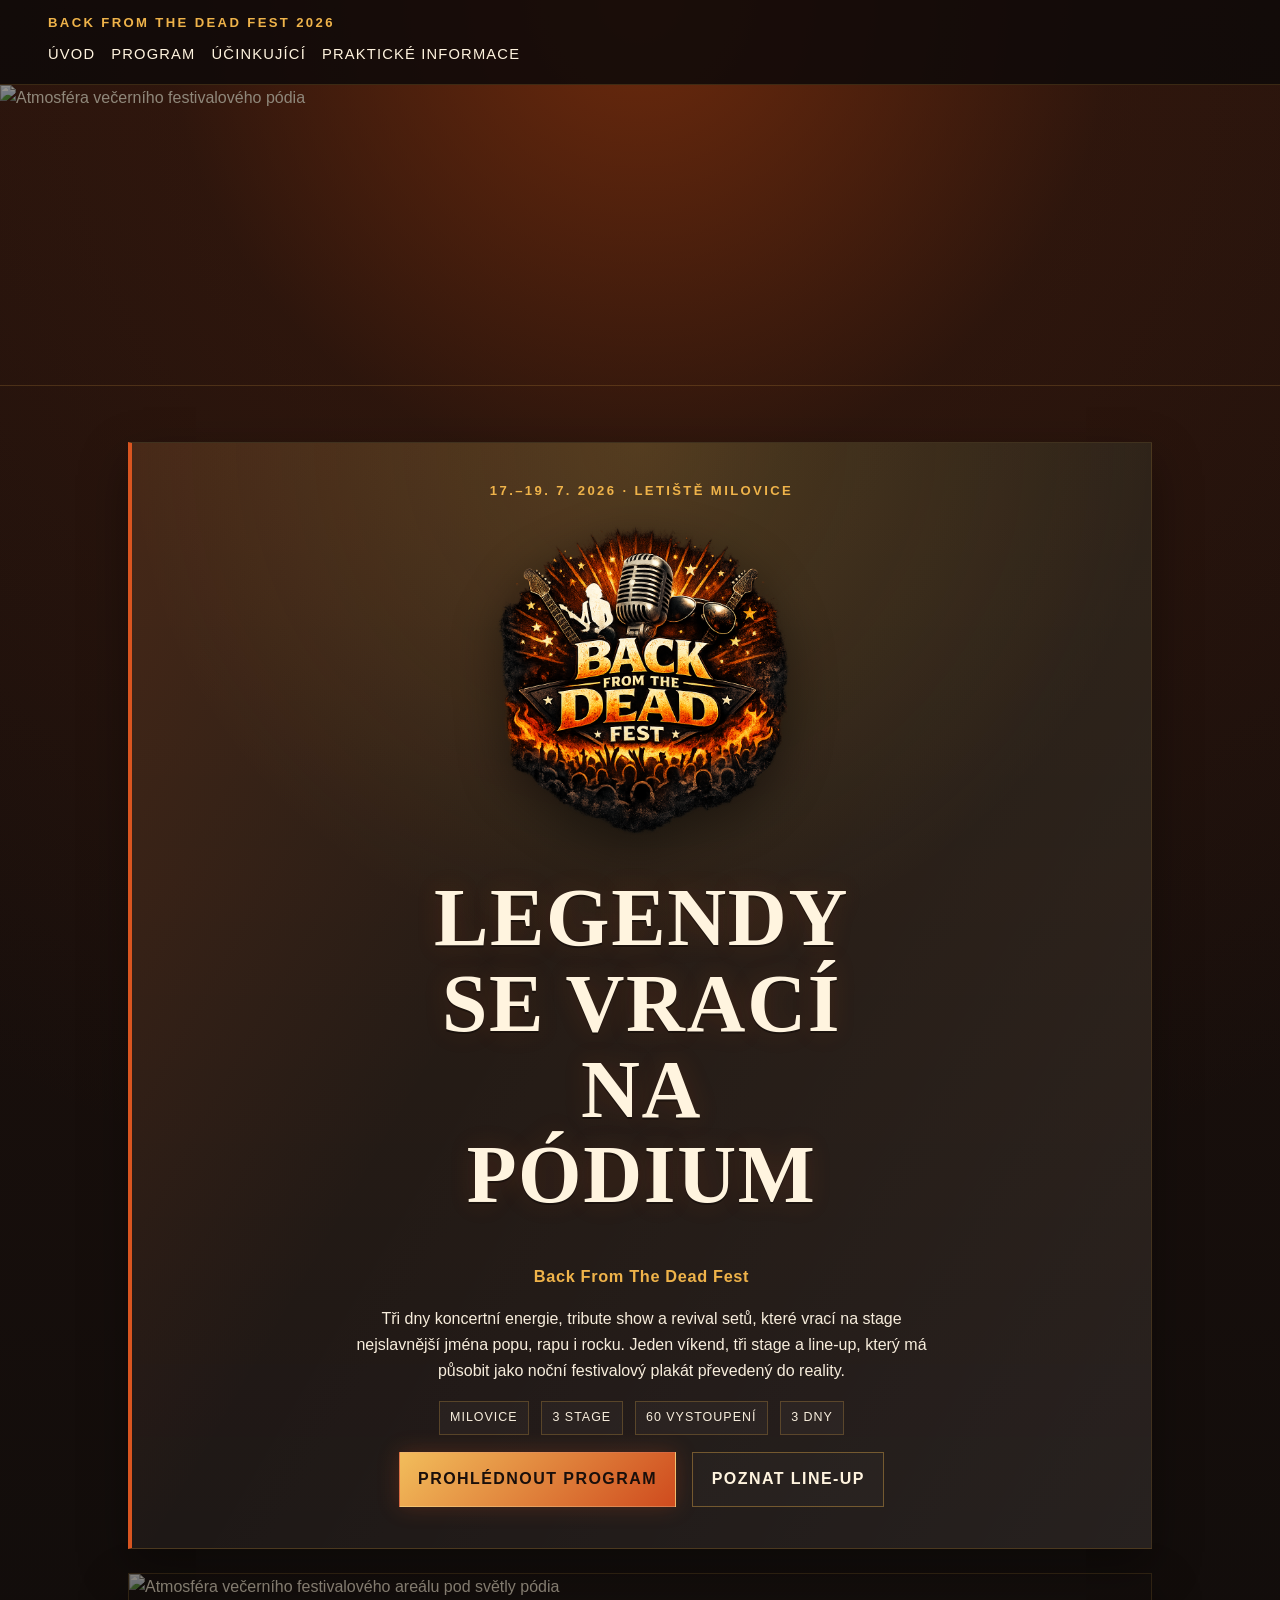
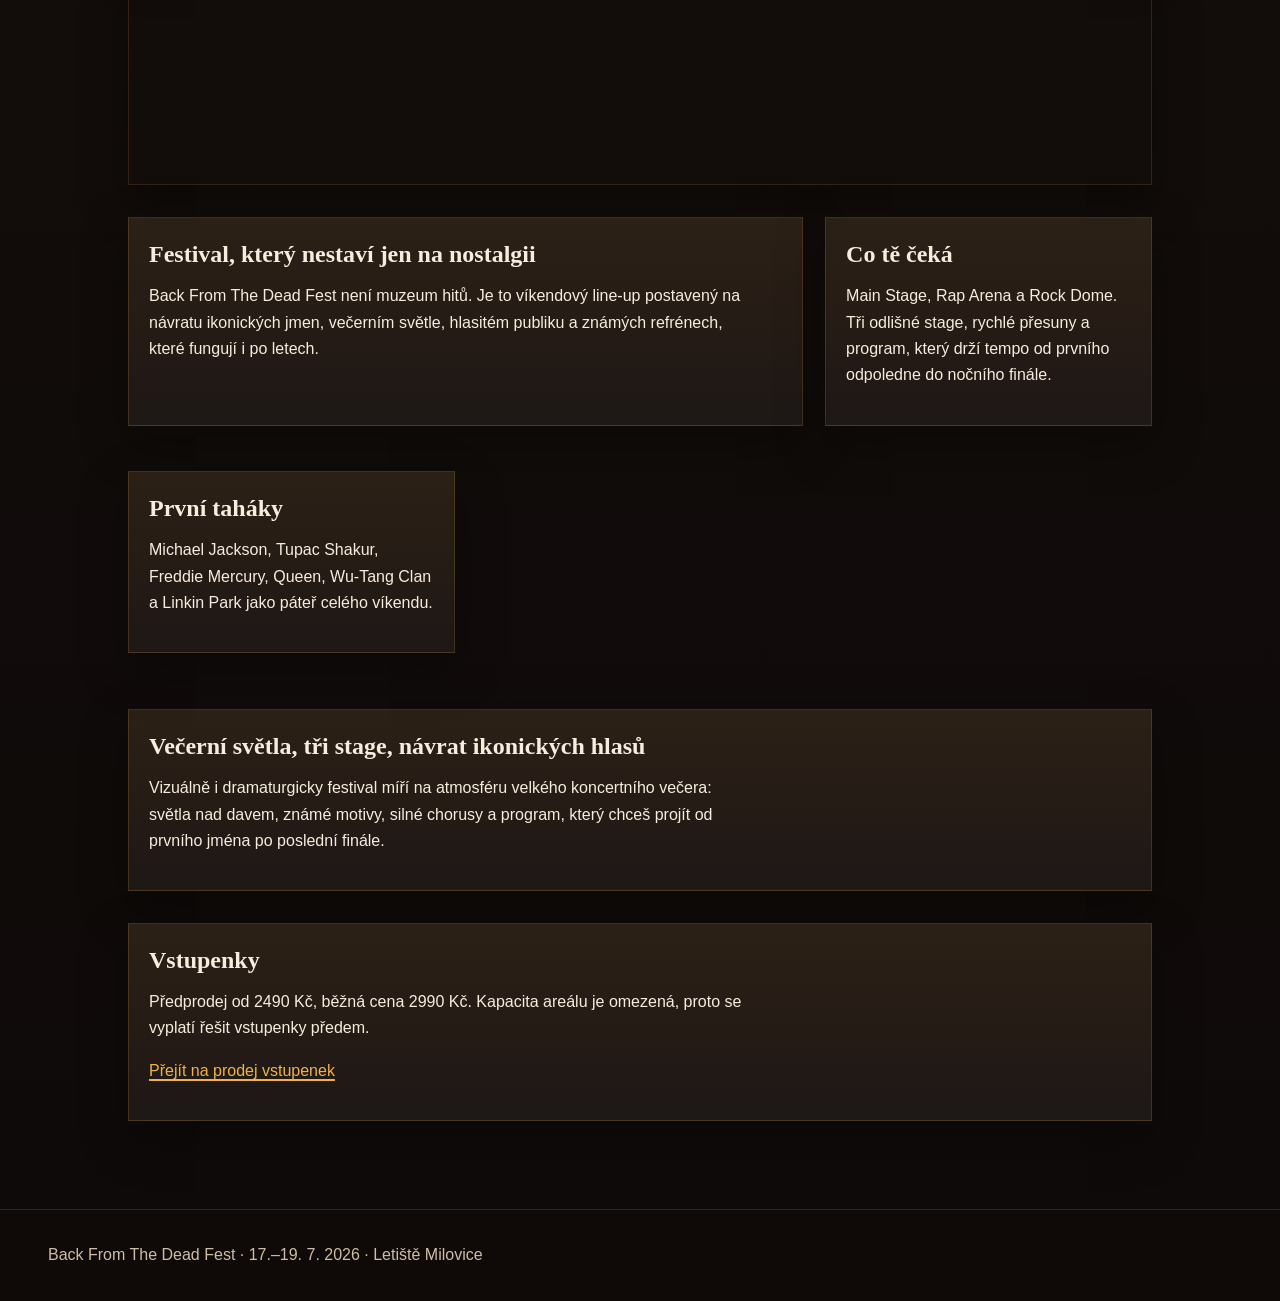
==== web/index.html @ 3e1d6f9c "Add initial API and data structure for Back From The Dead Fest - Created OpenAPI specification in `A" ====
<!doctype html>
<html lang="cs">
<head>
  <meta charset="utf-8">
  <meta name="viewport" content="width=device-width, initial-scale=1">
  <title>Back From The Dead Fest | Úvod</title>
  <meta name="description" content="Back From The Dead Fest je třídenní festival tribute a revival vystoupení s programem napříč popem, rapem i rockem.">
  <meta property="og:title" content="Back From The Dead Fest | Úvod">
  <meta property="og:description" content="Back From The Dead Fest je třídenní festival tribute a revival vystoupení s programem napříč popem, rapem i rockem.">
  <meta property="og:image" content="https://picsum.photos/1200/630?random=11">
  <link rel="stylesheet" href="style.css">
  <script type="application/ld+json">
    {
      "@context": "https://schema.org",
      "@type": "MusicFestival",
      "name": "Back From The Dead Fest",
      "description": "Tři dny návratů legend na pódium v areálu letiště Milovice.",
      "startDate": "2026-07-17",
      "endDate": "2026-07-19",
      "eventAttendanceMode": "https://schema.org/OfflineEventAttendanceMode",
      "image": "https://picsum.photos/1200/630?random=17",
      "location": {
        "@type": "Place",
        "name": "Letiště Milovice",
        "address": {
          "@type": "PostalAddress",
          "addressLocality": "Milovice",
          "addressCountry": "Česká republika",
          "streetAddress": "Letiště Milovice, Česká republika"
        }
      },
      "offers": {
        "@type": "Offer",
        "priceCurrency": "CZK",
        "lowPrice": 2490,
        "highPrice": 2990,
        "url": "https://example.com/back-from-the-dead-fest/tickets"
      }
    }
  </script>
</head>
<body>
  <header class="site-header">
    <p class="eyebrow">Back From The Dead Fest 2026</p>
    <nav class="site-nav" aria-label="Hlavní navigace">
      <ul>
        <li><a href="index.html">Úvod</a></li>
        <li><a href="program.html">Program</a></li>
        <li><a href="performers.html">Účinkující</a></li>
        <li><a href="practical.html">Praktické informace</a></li>
      </ul>
    </nav>
  </header>

  <div class="page-image">
    <img src="https://picsum.photos/1200/500?random=12" alt="Atmosféra večerního festivalového pódia">
  </div>

  <main>
    <section class="hero">
      <p class="eyebrow">17.–19. 7. 2026 · Letiště Milovice</p>
      <img class="hero-logo" src="festival-logo.png" alt="Oficiální logo festivalu Back From The Dead Fest">
      <h1>Legendy se vrací na pódium</h1>
      <p class="hero-tagline">Back From The Dead Fest</p>
      <p>
        Tři dny koncertní energie, tribute show a revival setů, které vrací na stage
        nejslavnější jména popu, rapu i rocku. Jeden víkend, tři stage a line-up,
        který má působit jako noční festivalový plakát převedený do reality.
      </p>
      <ul class="hero-facts">
        <li>Milovice</li>
        <li>3 stage</li>
        <li>60 vystoupení</li>
        <li>3 dny</li>
      </ul>
      <div class="cta-row">
        <a class="button" href="program.html">Prohlédnout program</a>
        <a class="button-secondary" href="performers.html">Poznat line-up</a>
      </div>
    </section>

    <div class="page-image page-image-atmosphere">
      <img src="https://picsum.photos/1200/500?random=12" alt="Atmosféra večerního festivalového areálu pod světly pódia">
    </div>

    <section class="grid">
      <article class="card card-lead">
        <h2>Festival, který nestaví jen na nostalgii</h2>
        <p>
          Back From The Dead Fest není muzeum hitů. Je to víkendový line-up postavený na
          návratu ikonických jmen, večerním světle, hlasitém publiku a známých refrénech,
          které fungují i po letech.
        </p>
      </article>
      <article class="card">
        <h2>Co tě čeká</h2>
        <p>Main Stage, Rap Arena a Rock Dome. Tři odlišné stage, rychlé přesuny a program, který drží tempo od prvního odpoledne do nočního finále.</p>
      </article>
      <article class="card">
        <h2>První taháky</h2>
        <p>Michael Jackson, Tupac Shakur, Freddie Mercury, Queen, Wu-Tang Clan a Linkin Park jako páteř celého víkendu.</p>
      </article>
    </section>

    <section>
      <article class="card">
        <h2>Večerní světla, tři stage, návrat ikonických hlasů</h2>
        <p>
          Vizuálně i dramaturgicky festival míří na atmosféru velkého koncertního večera:
          světla nad davem, známé motivy, silné chorusy a program, který chceš projít od prvního jména po poslední finále.
        </p>
      </article>
    </section>

    <aside>
      <h2>Vstupenky</h2>
      <p>Předprodej od 2490 Kč, běžná cena 2990 Kč. Kapacita areálu je omezená, proto se vyplatí řešit vstupenky předem.</p>
      <p><a href="https://example.com/back-from-the-dead-fest/tickets">Přejít na prodej vstupenek</a></p>
    </aside>
  </main>

  <footer class="site-footer">
    <p>Back From The Dead Fest · 17.–19. 7. 2026 · Letiště Milovice</p>
  </footer>
</body>
</html>
---- web/style.css ----
:root{
  --bg:#120d0b;--bg2:#1e1410;--panel:#1a1311;--panel2:#251915;--text:#f7eddc;--muted:#cfbea7;--line:#5d3825;--ember:#d95520;--gold:#efb34a;--cream:#fff4df;--shadow:0 18px 44px rgba(0,0,0,.34)
}
*{box-sizing:border-box}
html{scroll-behavior:smooth}
body{margin:0;font:16px/1.65 Arial,Helvetica,sans-serif;color:var(--text);background:radial-gradient(circle at top,#6d2a0d 0,rgba(109,42,13,.18) 16%,transparent 42%),linear-gradient(180deg,#22120d 0,#120d0b 56%,#0e0a09 100%)}
a{color:var(--gold);text-underline-offset:.18em;text-decoration-thickness:2px}
img{display:block;max-width:100%}
h1,h2,h3{margin:.15em 0 .55em;line-height:1.05;font-family:Georgia,"Times New Roman",serif}
.site-header,.site-footer{padding:1rem min(5vw,3rem);background:rgba(15,10,9,.88);border-bottom:1px solid rgba(239,179,74,.18)}
.site-footer{border-top:1px solid rgba(239,179,74,.18);border-bottom:0;color:var(--muted)}
.site-nav ul,.inline-list,.stat-list{list-style:none;margin:0;padding:0}
.site-nav ul,.inline-list,.cta-row{display:flex;flex-wrap:wrap;gap:1rem}
.site-nav a{color:var(--cream);text-decoration:none;padding:.2rem 0;border-bottom:2px solid transparent;text-transform:uppercase;letter-spacing:.08em;font-size:.92rem}
.site-nav a:hover,.site-nav a:focus{color:var(--gold);border-color:var(--ember)}
main{max-width:1120px;margin:0 auto;padding:2rem min(5vw,3rem) 4rem}
.page-image{width:100%;margin:0 0 1.5rem;overflow:hidden;border-bottom:1px solid rgba(239,179,74,.18)}
.page-image img{width:100%;height:300px;object-fit:cover;object-position:center 34%;filter:brightness(.55) saturate(.9) contrast(1.08) sepia(.16)}
.page-image-atmosphere{margin:-.5rem 0 2rem;border:1px solid rgba(239,179,74,.14);box-shadow:var(--shadow)}
.page-image-atmosphere img{height:210px;filter:brightness(.5) saturate(.82) contrast(1.06) sepia(.2)}
.hero,.card,aside{background:linear-gradient(180deg,rgba(255,184,78,.08),rgba(255,255,255,.02)),var(--panel);border:1px solid rgba(239,179,74,.16);box-shadow:var(--shadow)}
.hero{position:relative;padding:2.6rem;margin-bottom:2rem;border-left:4px solid var(--ember);overflow:hidden;text-align:center}
.hero::before{content:"";position:absolute;inset:0;background:radial-gradient(circle at 50% 0,rgba(239,179,74,.18),transparent 42%),linear-gradient(120deg,rgba(217,85,32,.16),transparent 40%,rgba(255,255,255,.04) 100%);pointer-events:none}
.hero>*{position:relative}
.hero h1{max-width:11ch;margin-inline:auto;font-size:clamp(2.7rem,7vw,5.1rem);text-transform:uppercase;letter-spacing:.02em;color:var(--cream);text-shadow:0 2px 0 rgba(0,0,0,.35),0 0 26px rgba(217,85,32,.16)}
.hero-logo{width:min(350px,78vw);margin:0 auto 1rem;filter:drop-shadow(0 12px 24px rgba(0,0,0,.45))}
.hero-tagline{max-width:32rem;margin:.15rem auto 1rem;color:var(--gold);font-weight:700;font-size:1.02rem;letter-spacing:.04em}
.hero p{margin-inline:auto}
.hero-facts{display:flex;flex-wrap:wrap;justify-content:center;gap:.75rem;list-style:none;padding:0;margin:1rem 0 1.1rem}
.hero-facts li{padding:.35rem .65rem;border:1px solid rgba(239,179,74,.24);background:rgba(255,255,255,.03);text-transform:uppercase;letter-spacing:.08em;font-size:.78rem}
.eyebrow{margin:0 0 .75rem;color:var(--gold);font:700 .82rem/1 Arial,Helvetica,sans-serif;letter-spacing:.18em;text-transform:uppercase}
.grid{display:grid;grid-template-columns:repeat(auto-fit,minmax(240px,1fr));gap:1.35rem}
.card,aside{padding:1.25rem;margin-bottom:1.5rem}
.card-lead{grid-column:span 2}
.card:hover,aside:hover{background:var(--panel2);border-color:rgba(239,179,74,.28);transform:translateY(-2px)}
.button,.button-secondary{display:inline-block;padding:.82rem 1.15rem;text-decoration:none;text-transform:uppercase;letter-spacing:.09em;font-weight:700}
.cta-row{justify-content:center}
.button{background:linear-gradient(135deg,#f2bd5b,#cf4b1e);color:#1a0f0b;border:1px solid rgba(255,255,255,.15);box-shadow:0 0 22px rgba(217,85,32,.24)}
.button-secondary{background:rgba(255,255,255,.02);color:var(--cream);border:1px solid rgba(239,179,74,.38)}
.button:hover,.button-secondary:hover{color:#fff8ec;border-color:var(--gold);box-shadow:0 0 18px rgba(239,179,74,.18)}
.stack-list{padding-left:1.2rem}
.stack-list li{margin-bottom:1rem}
.stat-list li{padding:.55rem 0;border-bottom:1px solid rgba(255,255,255,.08)}
section{margin-bottom:2rem}
address{font-style:normal;color:var(--muted)}
p,li{max-width:68ch}
@media (max-width:700px){
  .site-nav ul,.inline-list,.cta-row{flex-direction:column;gap:.7rem}
  main{padding-top:1.4rem}
  .hero{padding:1.5rem}
  .page-image img{height:220px}
}
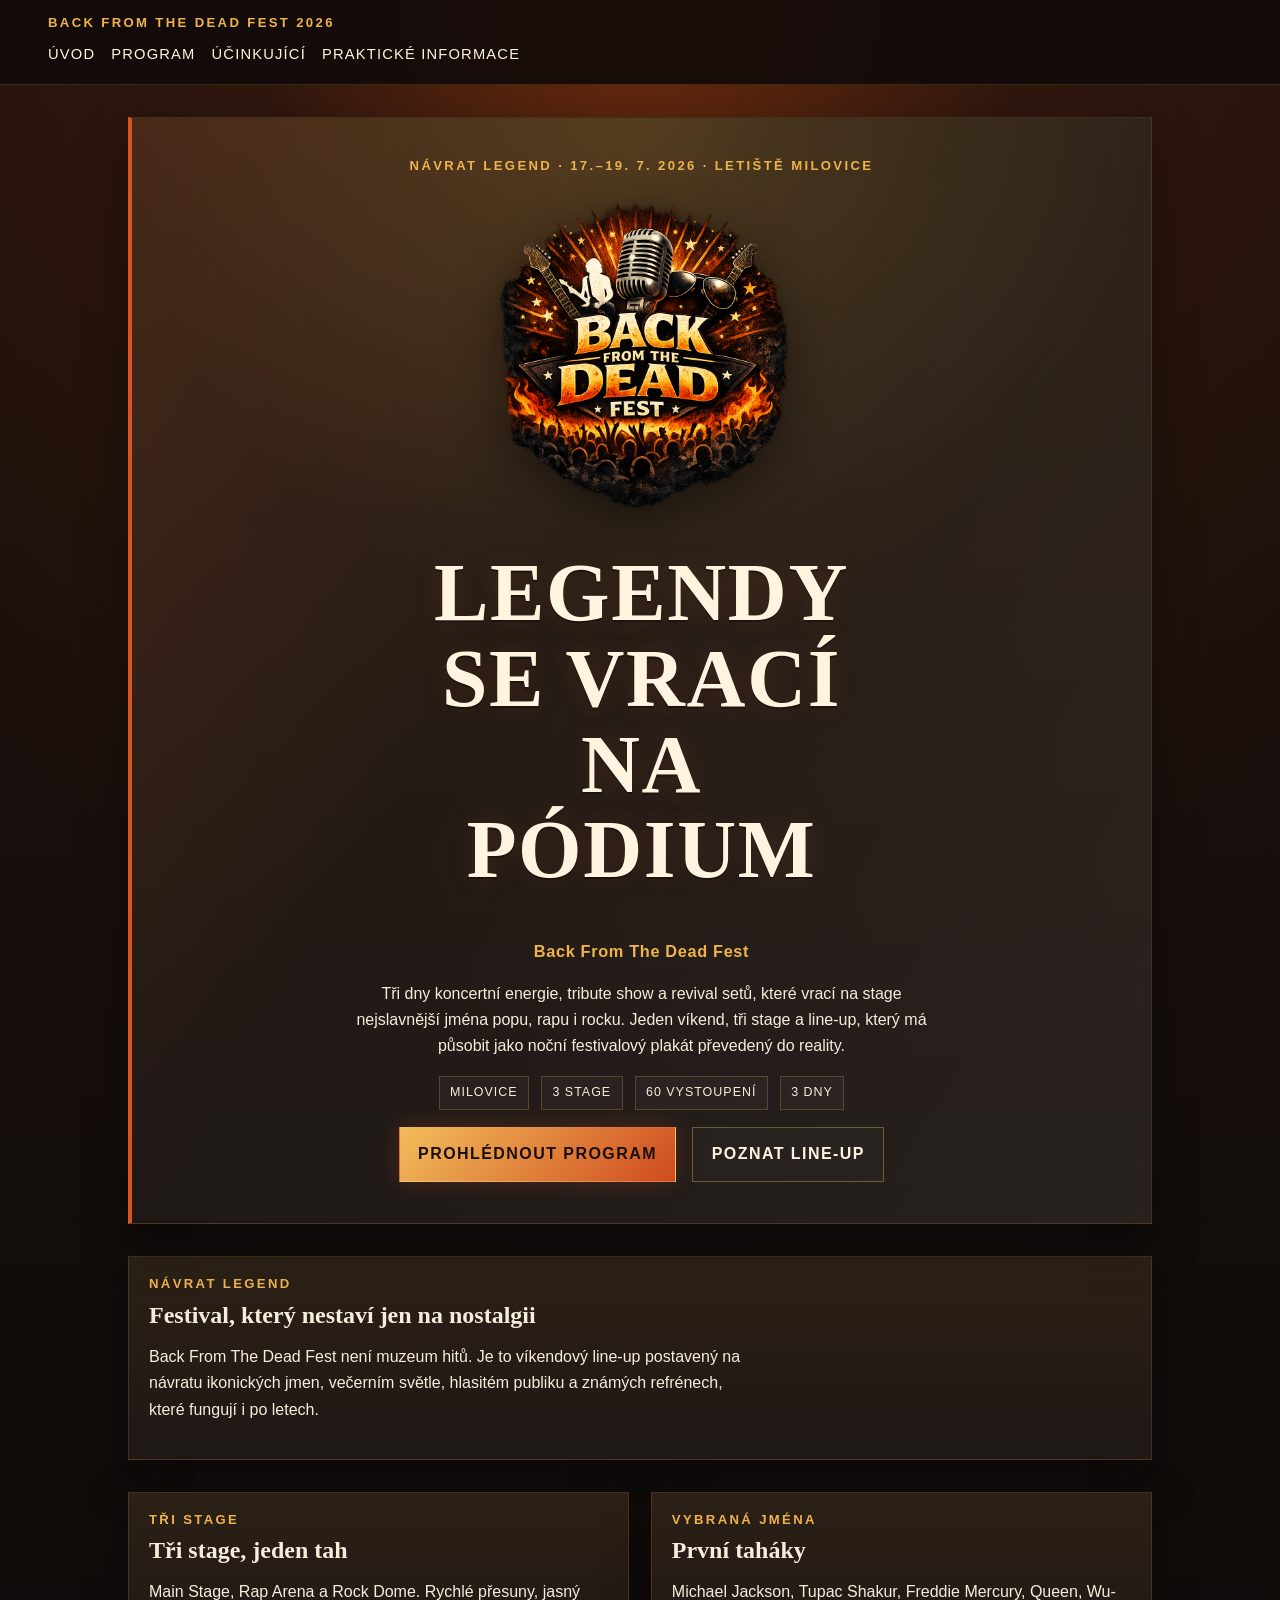
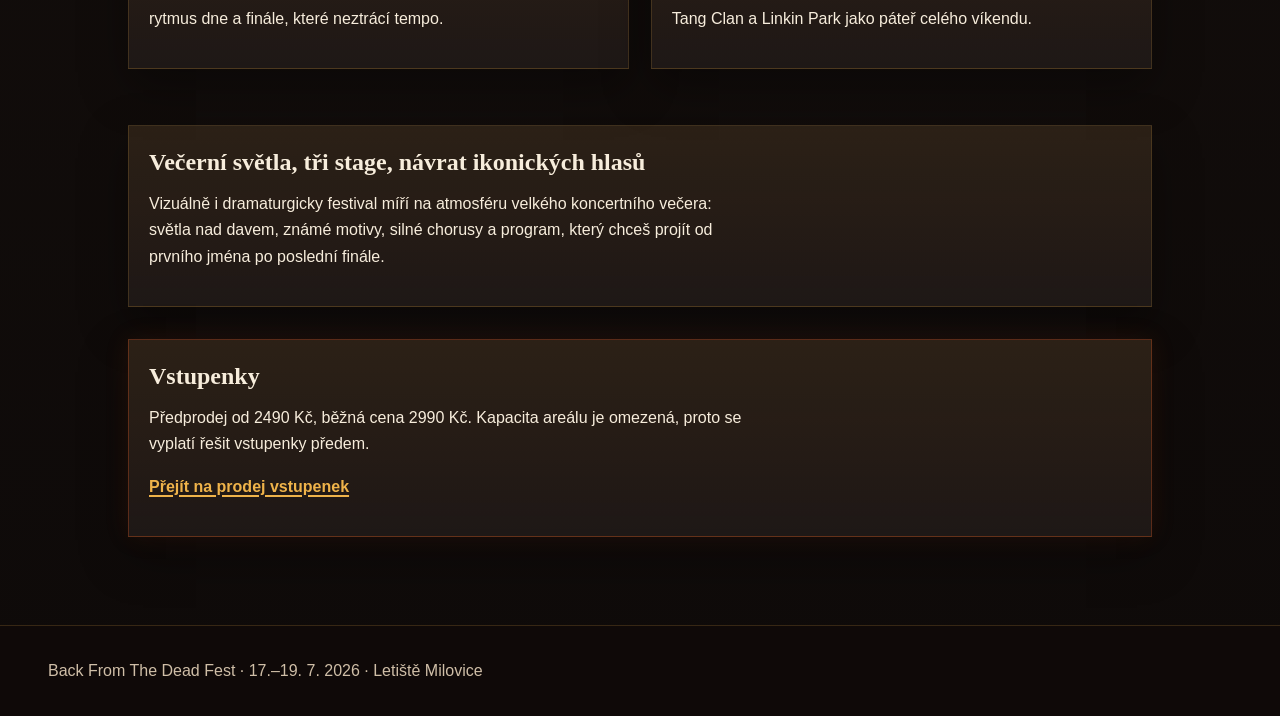
==== commit eda9f0cd: "ux ui zmeny" ====
--- a/web/index.html
+++ b/web/index.html
@@ -52,13 +52,9 @@
     </nav>
   </header>
 
-  <div class="page-image">
-    <img src="https://picsum.photos/1200/500?random=12" alt="Atmosféra večerního festivalového pódia">
-  </div>
-
   <main>
     <section class="hero">
-      <p class="eyebrow">17.–19. 7. 2026 · Letiště Milovice</p>
+      <p class="eyebrow">Návrat legend · 17.–19. 7. 2026 · Letiště Milovice</p>
       <img class="hero-logo" src="festival-logo.png" alt="Oficiální logo festivalu Back From The Dead Fest">
       <h1>Legendy se vrací na pódium</h1>
       <p class="hero-tagline">Back From The Dead Fest</p>
@@ -79,12 +75,9 @@
       </div>
     </section>
 
-    <div class="page-image page-image-atmosphere">
-      <img src="https://picsum.photos/1200/500?random=12" alt="Atmosféra večerního festivalového areálu pod světly pódia">
-    </div>
-
-    <section class="grid">
+    <section>
       <article class="card card-lead">
+        <p class="eyebrow">Návrat legend</p>
         <h2>Festival, který nestaví jen na nostalgii</h2>
         <p>
           Back From The Dead Fest není muzeum hitů. Je to víkendový line-up postavený na
@@ -92,11 +85,16 @@
           které fungují i po letech.
         </p>
       </article>
+    </section>
+
+    <section class="grid">
       <article class="card">
-        <h2>Co tě čeká</h2>
-        <p>Main Stage, Rap Arena a Rock Dome. Tři odlišné stage, rychlé přesuny a program, který drží tempo od prvního odpoledne do nočního finále.</p>
+        <p class="eyebrow">Tři stage</p>
+        <h2>Tři stage, jeden tah</h2>
+        <p>Main Stage, Rap Arena a Rock Dome. Rychlé přesuny, jasný rytmus dne a finále, které neztrácí tempo.</p>
       </article>
       <article class="card">
+        <p class="eyebrow">Vybraná jména</p>
         <h2>První taháky</h2>
         <p>Michael Jackson, Tupac Shakur, Freddie Mercury, Queen, Wu-Tang Clan a Linkin Park jako páteř celého víkendu.</p>
       </article>
@@ -112,7 +110,7 @@
       </article>
     </section>
 
-    <aside>
+    <aside class="ticket-card">
       <h2>Vstupenky</h2>
       <p>Předprodej od 2490 Kč, běžná cena 2990 Kč. Kapacita areálu je omezená, proto se vyplatí řešit vstupenky předem.</p>
       <p><a href="https://example.com/back-from-the-dead-fest/tickets">Přejít na prodej vstupenek</a></p>
--- a/web/style.css
+++ b/web/style.css
@@ -14,10 +14,6 @@
 .site-nav a{color:var(--cream);text-decoration:none;padding:.2rem 0;border-bottom:2px solid transparent;text-transform:uppercase;letter-spacing:.08em;font-size:.92rem}
 .site-nav a:hover,.site-nav a:focus{color:var(--gold);border-color:var(--ember)}
 main{max-width:1120px;margin:0 auto;padding:2rem min(5vw,3rem) 4rem}
-.page-image{width:100%;margin:0 0 1.5rem;overflow:hidden;border-bottom:1px solid rgba(239,179,74,.18)}
-.page-image img{width:100%;height:300px;object-fit:cover;object-position:center 34%;filter:brightness(.55) saturate(.9) contrast(1.08) sepia(.16)}
-.page-image-atmosphere{margin:-.5rem 0 2rem;border:1px solid rgba(239,179,74,.14);box-shadow:var(--shadow)}
-.page-image-atmosphere img{height:210px;filter:brightness(.5) saturate(.82) contrast(1.06) sepia(.2)}
 .hero,.card,aside{background:linear-gradient(180deg,rgba(255,184,78,.08),rgba(255,255,255,.02)),var(--panel);border:1px solid rgba(239,179,74,.16);box-shadow:var(--shadow)}
 .hero{position:relative;padding:2.6rem;margin-bottom:2rem;border-left:4px solid var(--ember);overflow:hidden;text-align:center}
 .hero::before{content:"";position:absolute;inset:0;background:radial-gradient(circle at 50% 0,rgba(239,179,74,.18),transparent 42%),linear-gradient(120deg,rgba(217,85,32,.16),transparent 40%,rgba(255,255,255,.04) 100%);pointer-events:none}
@@ -26,6 +22,9 @@
 .hero-logo{width:min(350px,78vw);margin:0 auto 1rem;filter:drop-shadow(0 12px 24px rgba(0,0,0,.45))}
 .hero-tagline{max-width:32rem;margin:.15rem auto 1rem;color:var(--gold);font-weight:700;font-size:1.02rem;letter-spacing:.04em}
 .hero p{margin-inline:auto}
+.hero-compact{text-align:left;padding:1.8rem 2rem}
+.hero-compact h1{max-width:9ch;margin-inline:0;font-size:clamp(2.3rem,5vw,3.9rem)}
+.hero-compact p{max-width:46rem;margin-inline:0}
 .hero-facts{display:flex;flex-wrap:wrap;justify-content:center;gap:.75rem;list-style:none;padding:0;margin:1rem 0 1.1rem}
 .hero-facts li{padding:.35rem .65rem;border:1px solid rgba(239,179,74,.24);background:rgba(255,255,255,.03);text-transform:uppercase;letter-spacing:.08em;font-size:.78rem}
 .eyebrow{margin:0 0 .75rem;color:var(--gold);font:700 .82rem/1 Arial,Helvetica,sans-serif;letter-spacing:.18em;text-transform:uppercase}
@@ -33,13 +32,18 @@
 .card,aside{padding:1.25rem;margin-bottom:1.5rem}
 .card-lead{grid-column:span 2}
 .card:hover,aside:hover{background:var(--panel2);border-color:rgba(239,179,74,.28);transform:translateY(-2px)}
+.ticket-card{border-color:rgba(217,85,32,.32);box-shadow:0 0 24px rgba(217,85,32,.1),var(--shadow)}
+.ticket-card a{font-weight:700}
 .button,.button-secondary{display:inline-block;padding:.82rem 1.15rem;text-decoration:none;text-transform:uppercase;letter-spacing:.09em;font-weight:700}
 .cta-row{justify-content:center}
 .button{background:linear-gradient(135deg,#f2bd5b,#cf4b1e);color:#1a0f0b;border:1px solid rgba(255,255,255,.15);box-shadow:0 0 22px rgba(217,85,32,.24)}
 .button-secondary{background:rgba(255,255,255,.02);color:var(--cream);border:1px solid rgba(239,179,74,.38)}
 .button:hover,.button-secondary:hover{color:#fff8ec;border-color:var(--gold);box-shadow:0 0 18px rgba(239,179,74,.18)}
-.stack-list{padding-left:1.2rem}
-.stack-list li{margin-bottom:1rem}
+.schedule-list{list-style:none;padding:0;margin:0}
+.schedule-list li{margin-bottom:.9rem}
+.schedule-item{display:grid;grid-template-columns:5.2rem 1fr;gap:1rem;align-items:start}
+.schedule-time{margin:0;font:700 1.3rem/1 Arial,Helvetica,sans-serif;color:var(--cream)}
+.schedule-item h3{margin-bottom:.35rem}
 .stat-list li{padding:.55rem 0;border-bottom:1px solid rgba(255,255,255,.08)}
 section{margin-bottom:2rem}
 address{font-style:normal;color:var(--muted)}
@@ -48,5 +52,6 @@
   .site-nav ul,.inline-list,.cta-row{flex-direction:column;gap:.7rem}
   main{padding-top:1.4rem}
   .hero{padding:1.5rem}
-  .page-image img{height:220px}
+   .hero-compact{padding:1.4rem}
+   .schedule-item{grid-template-columns:1fr;gap:.5rem}
 }
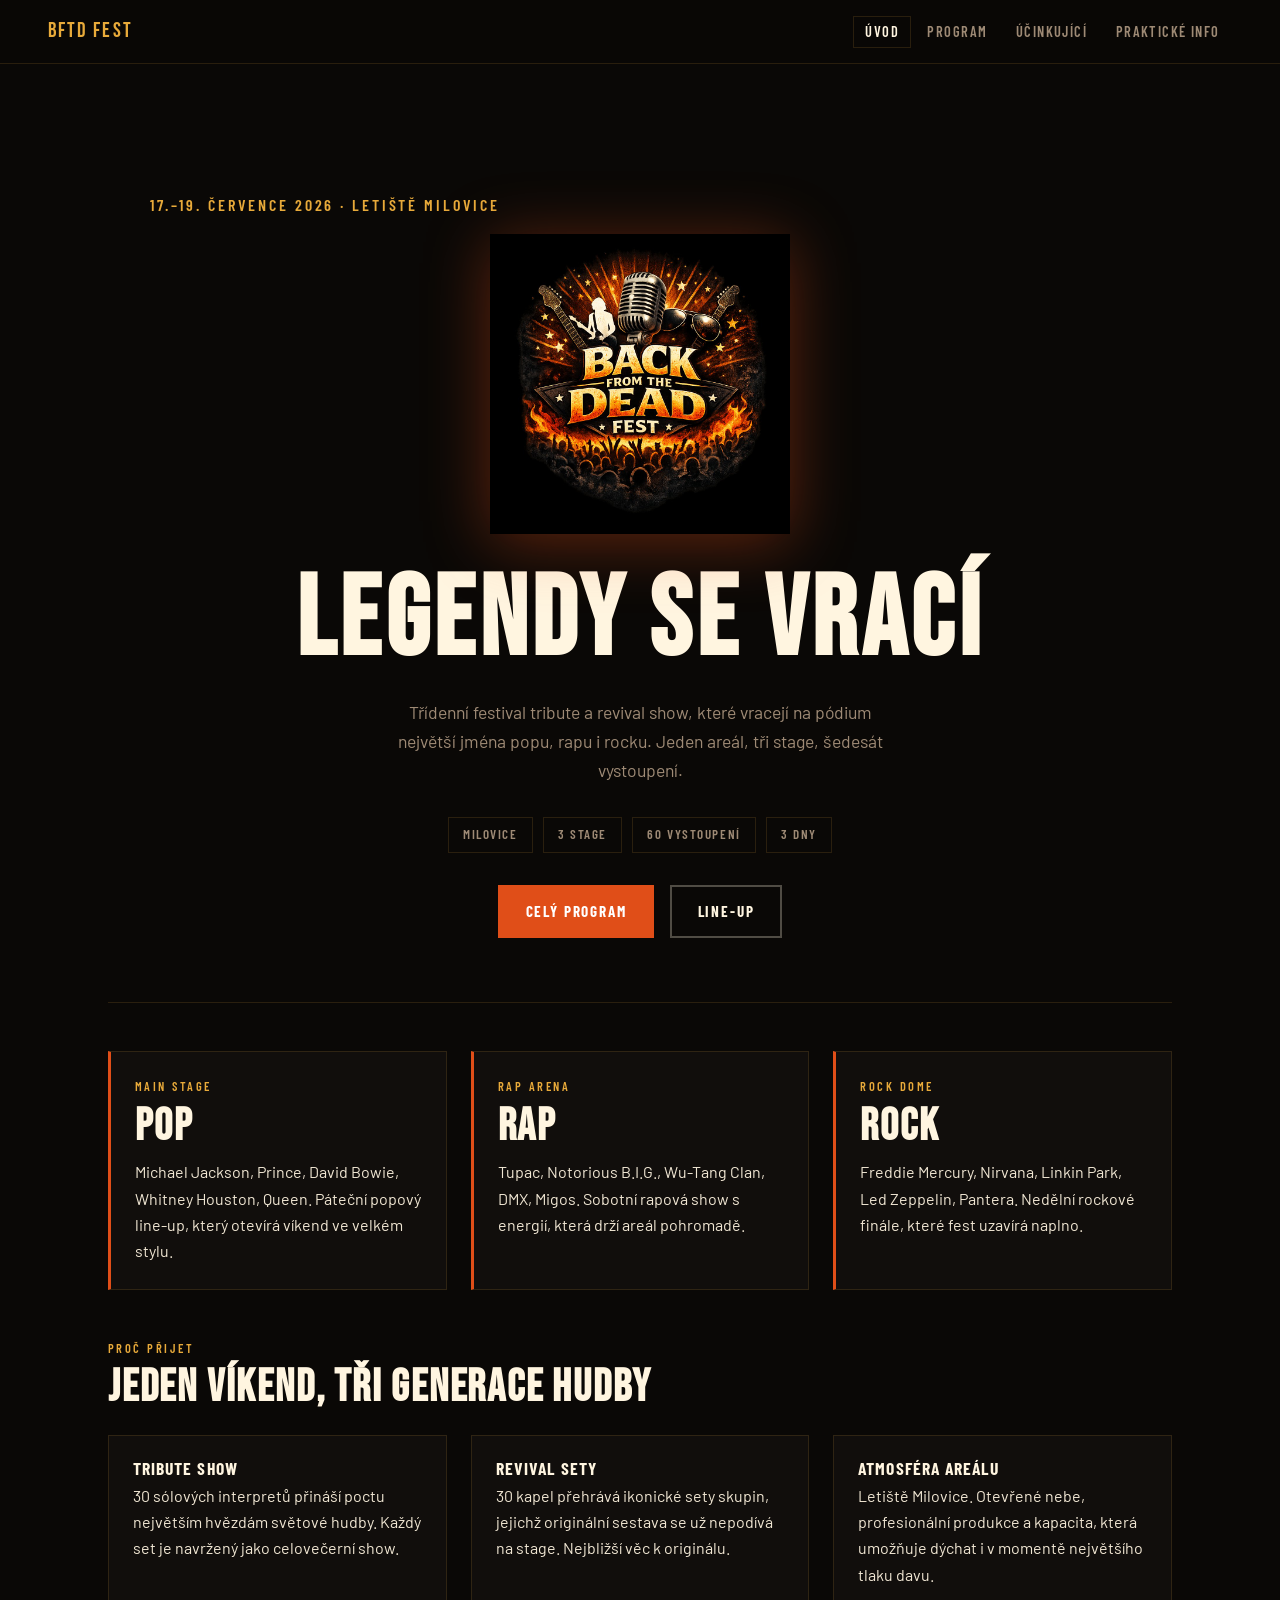
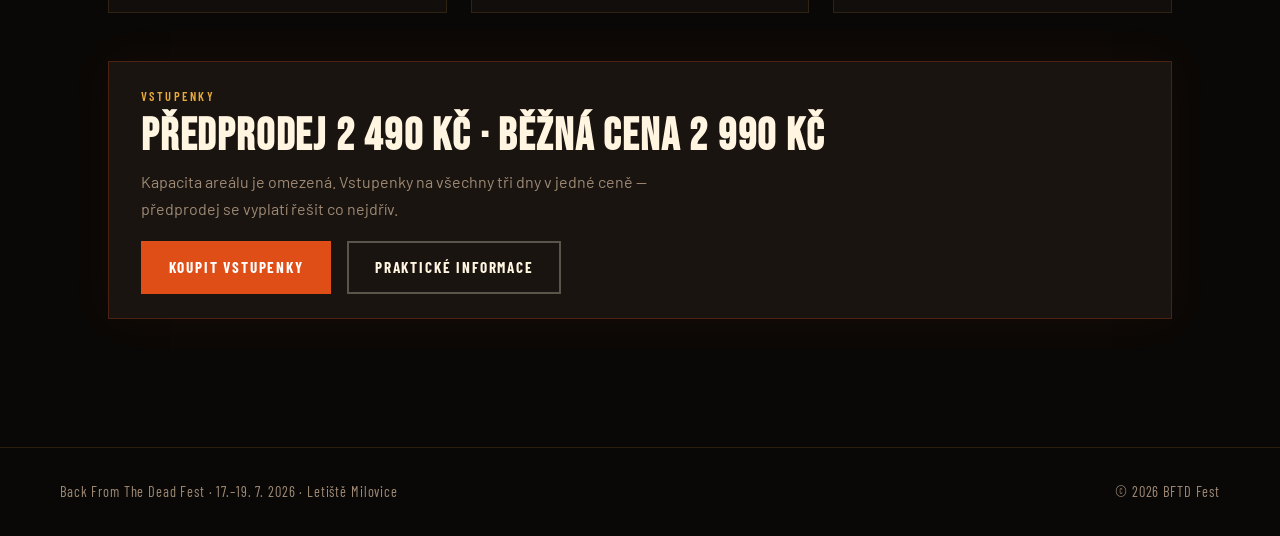
==== commit 6e9da6aa: "Refactor CSS styles for improved layout and responsiveness; update color scheme and typography for a" ====
--- a/web/index.html
+++ b/web/index.html
@@ -4,65 +4,32 @@
   <meta charset="utf-8">
   <meta name="viewport" content="width=device-width, initial-scale=1">
   <title>Back From The Dead Fest | Úvod</title>
-  <meta name="description" content="Back From The Dead Fest je třídenní festival tribute a revival vystoupení s programem napříč popem, rapem i rockem.">
+  <meta name="description" content="Back From The Dead Fest je třídenní festival tribute a revival vystoupení s programem napříč popem, rapem i rockem. 17.–19. 7. 2026, Letiště Milovice.">
   <meta property="og:title" content="Back From The Dead Fest | Úvod">
-  <meta property="og:description" content="Back From The Dead Fest je třídenní festival tribute a revival vystoupení s programem napříč popem, rapem i rockem.">
+  <meta property="og:description" content="Tři dny návratů legend. Pop, rap, rock. 17.–19. 7. 2026, Letiště Milovice.">
   <meta property="og:image" content="https://picsum.photos/1200/630?random=11">
   <link rel="stylesheet" href="style.css">
-  <script type="application/ld+json">
-    {
-      "@context": "https://schema.org",
-      "@type": "MusicFestival",
-      "name": "Back From The Dead Fest",
-      "description": "Tři dny návratů legend na pódium v areálu letiště Milovice.",
-      "startDate": "2026-07-17",
-      "endDate": "2026-07-19",
-      "eventAttendanceMode": "https://schema.org/OfflineEventAttendanceMode",
-      "image": "https://picsum.photos/1200/630?random=17",
-      "location": {
-        "@type": "Place",
-        "name": "Letiště Milovice",
-        "address": {
-          "@type": "PostalAddress",
-          "addressLocality": "Milovice",
-          "addressCountry": "Česká republika",
-          "streetAddress": "Letiště Milovice, Česká republika"
-        }
-      },
-      "offers": {
-        "@type": "Offer",
-        "priceCurrency": "CZK",
-        "lowPrice": 2490,
-        "highPrice": 2990,
-        "url": "https://example.com/back-from-the-dead-fest/tickets"
-      }
-    }
-  </script>
+  <script type="application/ld+json">{"@context":"https://schema.org","@type":"MusicFestival","name":"Back From The Dead Fest","startDate":"2026-07-17","endDate":"2026-07-19","location":{"@type":"Place","name":"Letiště Milovice","address":{"@type":"PostalAddress","addressLocality":"Milovice","addressCountry":"CZ"}},"offers":{"@type":"Offer","priceCurrency":"CZK","lowPrice":2490,"highPrice":2990}}</script>
 </head>
 <body>
   <header class="site-header">
-    <p class="eyebrow">Back From The Dead Fest 2026</p>
+    <a class="site-brand" href="index.html">BFTD Fest</a>
     <nav class="site-nav" aria-label="Hlavní navigace">
       <ul>
-        <li><a href="index.html">Úvod</a></li>
+        <li><a href="index.html" class="active">Úvod</a></li>
         <li><a href="program.html">Program</a></li>
         <li><a href="performers.html">Účinkující</a></li>
-        <li><a href="practical.html">Praktické informace</a></li>
+        <li><a href="practical.html">Praktické info</a></li>
       </ul>
     </nav>
   </header>
 
   <main>
     <section class="hero">
-      <p class="eyebrow">Návrat legend · 17.–19. 7. 2026 · Letiště Milovice</p>
-      <img class="hero-logo" src="festival-logo.png" alt="Oficiální logo festivalu Back From The Dead Fest">
-      <h1>Legendy se vrací na pódium</h1>
-      <p class="hero-tagline">Back From The Dead Fest</p>
-      <p>
-        Tři dny koncertní energie, tribute show a revival setů, které vrací na stage
-        nejslavnější jména popu, rapu i rocku. Jeden víkend, tři stage a line-up,
-        který má působit jako noční festivalový plakát převedený do reality.
-      </p>
+      <p class="hero-sub">17.–19. července 2026 · Letiště Milovice</p>
+      <img class="hero-logo" src="festival-logo.png" alt="Back From The Dead Fest">
+      <h1>Legendy se vrací</h1>
+      <p class="lead">Třídenní festival tribute a revival show, které vracejí na pódium největší jména popu, rapu i rocku. Jeden areál, tři stage, šedesát vystoupení.</p>
       <ul class="hero-facts">
         <li>Milovice</li>
         <li>3 stage</li>
@@ -70,55 +37,66 @@
         <li>3 dny</li>
       </ul>
       <div class="cta-row">
-        <a class="button" href="program.html">Prohlédnout program</a>
-        <a class="button-secondary" href="performers.html">Poznat line-up</a>
+        <a class="btn btn-primary" href="program.html">Celý program</a>
+        <a class="btn btn-outline" href="performers.html">Line-up</a>
       </div>
     </section>
 
     <section>
-      <article class="card card-lead">
-        <p class="eyebrow">Návrat legend</p>
-        <h2>Festival, který nestaví jen na nostalgii</h2>
-        <p>
-          Back From The Dead Fest není muzeum hitů. Je to víkendový line-up postavený na
-          návratu ikonických jmen, večerním světle, hlasitém publiku a známých refrénech,
-          které fungují i po letech.
-        </p>
-      </article>
-    </section>
-
-    <section class="grid">
-      <article class="card">
-        <p class="eyebrow">Tři stage</p>
-        <h2>Tři stage, jeden tah</h2>
-        <p>Main Stage, Rap Arena a Rock Dome. Rychlé přesuny, jasný rytmus dne a finále, které neztrácí tempo.</p>
-      </article>
-      <article class="card">
-        <p class="eyebrow">Vybraná jména</p>
-        <h2>První taháky</h2>
-        <p>Michael Jackson, Tupac Shakur, Freddie Mercury, Queen, Wu-Tang Clan a Linkin Park jako páteř celého víkendu.</p>
-      </article>
+      <div class="grid">
+        <article class="card card-accent">
+          <span class="section-label">Main Stage</span>
+          <h2>Pop</h2>
+          <p>Michael Jackson, Prince, David Bowie, Whitney Houston, Queen. Páteční popový line-up, který otevírá víkend ve velkém stylu.</p>
+        </article>
+        <article class="card card-accent">
+          <span class="section-label">Rap Arena</span>
+          <h2>Rap</h2>
+          <p>Tupac, Notorious B.I.G., Wu-Tang Clan, DMX, Migos. Sobotní rapová show s energií, která drží areál pohromadě.</p>
+        </article>
+        <article class="card card-accent">
+          <span class="section-label">Rock Dome</span>
+          <h2>Rock</h2>
+          <p>Freddie Mercury, Nirvana, Linkin Park, Led Zeppelin, Pantera. Nedělní rockové finále, které fest uzavírá naplno.</p>
+        </article>
+      </div>
     </section>
 
     <section>
-      <article class="card">
-        <h2>Večerní světla, tři stage, návrat ikonických hlasů</h2>
-        <p>
-          Vizuálně i dramaturgicky festival míří na atmosféru velkého koncertního večera:
-          světla nad davem, známé motivy, silné chorusy a program, který chceš projít od prvního jména po poslední finále.
-        </p>
-      </article>
+      <span class="section-label">Proč přijet</span>
+      <h2>Jeden víkend, tři generace hudby</h2>
+      <div class="grid" style="margin-top:1.5rem">
+        <article class="card">
+          <h3>Tribute show</h3>
+          <p>30 sólových interpretů přináší poctu největším hvězdám světové hudby. Každý set je navržený jako celovečerní show.</p>
+        </article>
+        <article class="card">
+          <h3>Revival sety</h3>
+          <p>30 kapel přehrává ikonické sety skupin, jejichž originální sestava se už nepodívá na stage. Nejbližší věc k originálu.</p>
+        </article>
+        <article class="card">
+          <h3>Atmosféra areálu</h3>
+          <p>Letiště Milovice. Otevřené nebe, profesionální produkce a kapacita, která umožňuje dýchat i v momentě největšího tlaku davu.</p>
+        </article>
+      </div>
     </section>
 
-    <aside class="ticket-card">
-      <h2>Vstupenky</h2>
-      <p>Předprodej od 2490 Kč, běžná cena 2990 Kč. Kapacita areálu je omezená, proto se vyplatí řešit vstupenky předem.</p>
-      <p><a href="https://example.com/back-from-the-dead-fest/tickets">Přejít na prodej vstupenek</a></p>
+    <aside>
+      <span class="section-label">Vstupenky</span>
+      <h2>Předprodej 2 490 Kč · běžná cena 2 990 Kč</h2>
+      <p style="margin-top:.6rem;color:var(--muted)">Kapacita areálu je omezená. Vstupenky na všechny tři dny v jedné ceně — předprodej se vyplatí řešit co nejdřív.</p>
+      <div class="cta-row" style="justify-content:flex-start;margin-top:1.2rem">
+        <a class="btn btn-primary" href="https://example.com/back-from-the-dead-fest/tickets">Koupit vstupenky</a>
+        <a class="btn btn-outline" href="practical.html">Praktické informace</a>
+      </div>
     </aside>
   </main>
 
   <footer class="site-footer">
-    <p>Back From The Dead Fest · 17.–19. 7. 2026 · Letiště Milovice</p>
+    <div class="footer-inner">
+      <span>Back From The Dead Fest · 17.–19. 7. 2026 · Letiště Milovice</span>
+      <span>© 2026 BFTD Fest</span>
+    </div>
   </footer>
 </body>
 </html>
--- a/web/style.css
+++ b/web/style.css
@@ -1,57 +1,81 @@
-:root{
-  --bg:#120d0b;--bg2:#1e1410;--panel:#1a1311;--panel2:#251915;--text:#f7eddc;--muted:#cfbea7;--line:#5d3825;--ember:#d95520;--gold:#efb34a;--cream:#fff4df;--shadow:0 18px 44px rgba(0,0,0,.34)
+@import url('https://fonts.googleapis.com/css2?family=Bebas+Neue&family=Barlow+Condensed:wght@400;600;700&family=Barlow:wght@400;500&display=swap');
+:root{--bg:#0a0806;--panel:#110e0c;--panel2:#1a1410;--text:#f0e6d3;--muted:#9e8a75;--border:rgba(220,160,60,.15);--ember:#e04e18;--gold:#e8aa3a;--cream:#fff5e0}
+*{box-sizing:border-box;margin:0;padding:0}
+html{scroll-behavior:smooth}
+body{font:400 16px/1.65 'Barlow',sans-serif;color:var(--text);background:#0a0806}
+a{color:var(--gold);text-underline-offset:.2em}
+h1,h2,h3{font-family:'Bebas Neue',sans-serif;line-height:1;letter-spacing:.04em}
+h1{font-size:clamp(3.5rem,10vw,7rem);color:var(--cream)}
+h2{font-size:clamp(1.8rem,4vw,2.8rem);color:var(--cream);margin-bottom:.6rem}
+h3{font-family:'Barlow Condensed',sans-serif;font-size:1.1rem;font-weight:700;letter-spacing:.06em;text-transform:uppercase;color:var(--cream);margin-bottom:.3rem}
+img{display:block;max-width:100%}
+p,li{max-width:62ch}
+/* HEADER */
+.site-header{position:sticky;top:0;z-index:99;display:flex;align-items:center;justify-content:space-between;gap:1rem;padding:.9rem clamp(1rem,4vw,3rem);background:rgba(10,8,6,.92);border-bottom:1px solid var(--border);backdrop-filter:blur(8px)}
+.site-brand{font-family:'Bebas Neue',sans-serif;font-size:1.3rem;letter-spacing:.1em;color:var(--gold);text-decoration:none;white-space:nowrap}
+.site-nav ul{list-style:none;display:flex;flex-wrap:wrap;gap:.25rem}
+.site-nav a{font-family:'Barlow Condensed',sans-serif;font-weight:600;font-size:.9rem;letter-spacing:.1em;text-transform:uppercase;color:var(--muted);text-decoration:none;padding:.4rem .7rem;border:1px solid transparent;transition:color .2s,border-color .2s}
+.site-nav a:hover,.site-nav a.active{color:var(--cream);border-color:var(--border)}
+/* MAIN */
+main{max-width:1160px;margin:0 auto;padding:0 clamp(1rem,4vw,3rem) 5rem}
+/* HERO */
+.hero{padding:5rem 0 4rem;text-align:center;border-bottom:1px solid var(--border)}
+.hero-compact{padding:3rem 0 2.5rem;text-align:left}
+.hero-logo{width:min(300px,70vw);margin:0 auto 2rem;filter:drop-shadow(0 8px 32px rgba(224,78,24,.4))}
+.hero-sub{font-family:'Barlow Condensed',sans-serif;font-weight:600;font-size:1rem;letter-spacing:.18em;text-transform:uppercase;color:var(--gold);margin-bottom:1rem}
+.hero p.lead{font-size:1.1rem;color:var(--muted);max-width:52ch;margin:1.2rem auto 0}
+.hero-compact p.lead{margin-left:0}
+.hero-facts{display:flex;flex-wrap:wrap;justify-content:center;gap:.6rem;list-style:none;margin:2rem 0}
+.hero-facts li{font-family:'Barlow Condensed',sans-serif;font-weight:600;letter-spacing:.12em;text-transform:uppercase;font-size:.82rem;padding:.4rem .9rem;border:1px solid var(--border);color:var(--muted)}
+.cta-row{display:flex;flex-wrap:wrap;justify-content:center;gap:1rem;margin-top:2rem}
+/* BUTTONS */
+.btn{font-family:'Barlow Condensed',sans-serif;font-weight:700;letter-spacing:.12em;text-transform:uppercase;text-decoration:none;padding:.75rem 1.6rem;border:2px solid;display:inline-block;transition:all .2s;font-size:.95rem}
+.btn-primary{background:var(--ember);color:#fff;border-color:var(--ember)}
+.btn-primary:hover{background:transparent;color:var(--ember)}
+.btn-outline{background:transparent;color:var(--cream);border-color:rgba(240,230,211,.3)}
+.btn-outline:hover{border-color:var(--gold);color:var(--gold)}
+/* SECTIONS & CARDS */
+section{margin:3rem 0}
+.section-label{font-family:'Barlow Condensed',sans-serif;font-weight:600;font-size:.78rem;letter-spacing:.2em;text-transform:uppercase;color:var(--gold);display:block;margin-bottom:.5rem}
+.grid{display:grid;grid-template-columns:repeat(auto-fit,minmax(260px,1fr));gap:1.5rem}
+.grid-3{grid-template-columns:repeat(auto-fit,minmax(200px,1fr))}
+.card{background:var(--panel);border:1px solid var(--border);padding:1.5rem;transition:border-color .2s}
+.card:hover{border-color:rgba(220,160,60,.35)}
+.card-accent{border-left:3px solid var(--ember)}
+.card ul{list-style:none;margin-top:.8rem}
+.card li{padding:.45rem 0;border-bottom:1px solid rgba(255,255,255,.06);font-size:.95rem}
+.card li:last-child{border-bottom:none}
+/* SCHEDULE */
+.schedule-list{list-style:none}
+.schedule-list li+li{margin-top:.75rem}
+.sched-row{display:grid;grid-template-columns:4.5rem 1fr;gap:.75rem;align-items:start}
+.sched-time{font-family:'Bebas Neue',sans-serif;font-size:1.4rem;color:var(--gold);line-height:1}
+/* TICKETS / ASIDE */
+aside{background:var(--panel2);border:1px solid rgba(224,78,24,.25);padding:1.5rem 2rem;margin:3rem 0;box-shadow:0 0 40px rgba(224,78,24,.06)}
+aside h2{margin-bottom:.5rem}
+/* TAG */
+.tag{font-family:'Barlow Condensed',sans-serif;font-size:.75rem;font-weight:600;letter-spacing:.1em;text-transform:uppercase;padding:.2rem .6rem;border:1px solid var(--border);color:var(--muted);white-space:nowrap}
+/* FOOTER */
+.site-footer{padding:2rem clamp(1rem,4vw,3rem);border-top:1px solid var(--border);color:var(--muted);font-family:'Barlow Condensed',sans-serif;font-size:.9rem;letter-spacing:.06em}
+.footer-inner{max-width:1160px;margin:0 auto;display:flex;justify-content:space-between;flex-wrap:wrap;gap:.5rem}
+/* PERFORMERS */
+.performer-list{list-style:none}
+.performer-list li{display:flex;align-items:baseline;gap:.75rem;padding:.5rem 0;border-bottom:1px solid rgba(255,255,255,.06)}
+.performer-list a{font-family:'Barlow Condensed',sans-serif;font-weight:600;font-size:1.05rem;color:var(--cream);text-decoration:none;letter-spacing:.04em}
+.performer-list a:hover{color:var(--gold)}
+/* STAT LIST */
+.stat-list{list-style:none}
+.stat-list li{padding:.5rem 0;border-bottom:1px solid rgba(255,255,255,.07);display:flex;gap:.5rem}
+.stat-label{color:var(--muted);font-size:.88rem;min-width:10ch}
+/* DAY HEADER */
+.day-header{display:flex;align-items:baseline;gap:1.5rem;margin-bottom:1.5rem;padding-bottom:1rem;border-bottom:2px solid var(--ember)}
+.day-header h2{margin:0}
+.day-header .day-date{color:var(--muted);font-family:'Barlow Condensed',sans-serif;font-size:1.1rem;letter-spacing:.06em}
+/* QUICK NAV */
+.quick-nav{display:flex;flex-wrap:wrap;gap:.75rem;margin:2rem 0}
+@media(max-width:680px){
+  .site-header{flex-direction:column;align-items:flex-start}
+  .hero{padding:3rem 0 2rem}
+  .sched-row{grid-template-columns:3.5rem 1fr}
+  .footer-inner{flex-direction:column}
 }
-*{box-sizing:border-box}
-html{scroll-behavior:smooth}
-body{margin:0;font:16px/1.65 Arial,Helvetica,sans-serif;color:var(--text);background:radial-gradient(circle at top,#6d2a0d 0,rgba(109,42,13,.18) 16%,transparent 42%),linear-gradient(180deg,#22120d 0,#120d0b 56%,#0e0a09 100%)}
-a{color:var(--gold);text-underline-offset:.18em;text-decoration-thickness:2px}
-img{display:block;max-width:100%}
-h1,h2,h3{margin:.15em 0 .55em;line-height:1.05;font-family:Georgia,"Times New Roman",serif}
-.site-header,.site-footer{padding:1rem min(5vw,3rem);background:rgba(15,10,9,.88);border-bottom:1px solid rgba(239,179,74,.18)}
-.site-footer{border-top:1px solid rgba(239,179,74,.18);border-bottom:0;color:var(--muted)}
-.site-nav ul,.inline-list,.stat-list{list-style:none;margin:0;padding:0}
-.site-nav ul,.inline-list,.cta-row{display:flex;flex-wrap:wrap;gap:1rem}
-.site-nav a{color:var(--cream);text-decoration:none;padding:.2rem 0;border-bottom:2px solid transparent;text-transform:uppercase;letter-spacing:.08em;font-size:.92rem}
-.site-nav a:hover,.site-nav a:focus{color:var(--gold);border-color:var(--ember)}
-main{max-width:1120px;margin:0 auto;padding:2rem min(5vw,3rem) 4rem}
-.hero,.card,aside{background:linear-gradient(180deg,rgba(255,184,78,.08),rgba(255,255,255,.02)),var(--panel);border:1px solid rgba(239,179,74,.16);box-shadow:var(--shadow)}
-.hero{position:relative;padding:2.6rem;margin-bottom:2rem;border-left:4px solid var(--ember);overflow:hidden;text-align:center}
-.hero::before{content:"";position:absolute;inset:0;background:radial-gradient(circle at 50% 0,rgba(239,179,74,.18),transparent 42%),linear-gradient(120deg,rgba(217,85,32,.16),transparent 40%,rgba(255,255,255,.04) 100%);pointer-events:none}
-.hero>*{position:relative}
-.hero h1{max-width:11ch;margin-inline:auto;font-size:clamp(2.7rem,7vw,5.1rem);text-transform:uppercase;letter-spacing:.02em;color:var(--cream);text-shadow:0 2px 0 rgba(0,0,0,.35),0 0 26px rgba(217,85,32,.16)}
-.hero-logo{width:min(350px,78vw);margin:0 auto 1rem;filter:drop-shadow(0 12px 24px rgba(0,0,0,.45))}
-.hero-tagline{max-width:32rem;margin:.15rem auto 1rem;color:var(--gold);font-weight:700;font-size:1.02rem;letter-spacing:.04em}
-.hero p{margin-inline:auto}
-.hero-compact{text-align:left;padding:1.8rem 2rem}
-.hero-compact h1{max-width:9ch;margin-inline:0;font-size:clamp(2.3rem,5vw,3.9rem)}
-.hero-compact p{max-width:46rem;margin-inline:0}
-.hero-facts{display:flex;flex-wrap:wrap;justify-content:center;gap:.75rem;list-style:none;padding:0;margin:1rem 0 1.1rem}
-.hero-facts li{padding:.35rem .65rem;border:1px solid rgba(239,179,74,.24);background:rgba(255,255,255,.03);text-transform:uppercase;letter-spacing:.08em;font-size:.78rem}
-.eyebrow{margin:0 0 .75rem;color:var(--gold);font:700 .82rem/1 Arial,Helvetica,sans-serif;letter-spacing:.18em;text-transform:uppercase}
-.grid{display:grid;grid-template-columns:repeat(auto-fit,minmax(240px,1fr));gap:1.35rem}
-.card,aside{padding:1.25rem;margin-bottom:1.5rem}
-.card-lead{grid-column:span 2}
-.card:hover,aside:hover{background:var(--panel2);border-color:rgba(239,179,74,.28);transform:translateY(-2px)}
-.ticket-card{border-color:rgba(217,85,32,.32);box-shadow:0 0 24px rgba(217,85,32,.1),var(--shadow)}
-.ticket-card a{font-weight:700}
-.button,.button-secondary{display:inline-block;padding:.82rem 1.15rem;text-decoration:none;text-transform:uppercase;letter-spacing:.09em;font-weight:700}
-.cta-row{justify-content:center}
-.button{background:linear-gradient(135deg,#f2bd5b,#cf4b1e);color:#1a0f0b;border:1px solid rgba(255,255,255,.15);box-shadow:0 0 22px rgba(217,85,32,.24)}
-.button-secondary{background:rgba(255,255,255,.02);color:var(--cream);border:1px solid rgba(239,179,74,.38)}
-.button:hover,.button-secondary:hover{color:#fff8ec;border-color:var(--gold);box-shadow:0 0 18px rgba(239,179,74,.18)}
-.schedule-list{list-style:none;padding:0;margin:0}
-.schedule-list li{margin-bottom:.9rem}
-.schedule-item{display:grid;grid-template-columns:5.2rem 1fr;gap:1rem;align-items:start}
-.schedule-time{margin:0;font:700 1.3rem/1 Arial,Helvetica,sans-serif;color:var(--cream)}
-.schedule-item h3{margin-bottom:.35rem}
-.stat-list li{padding:.55rem 0;border-bottom:1px solid rgba(255,255,255,.08)}
-section{margin-bottom:2rem}
-address{font-style:normal;color:var(--muted)}
-p,li{max-width:68ch}
-@media (max-width:700px){
-  .site-nav ul,.inline-list,.cta-row{flex-direction:column;gap:.7rem}
-  main{padding-top:1.4rem}
-  .hero{padding:1.5rem}
-   .hero-compact{padding:1.4rem}
-   .schedule-item{grid-template-columns:1fr;gap:.5rem}
-}
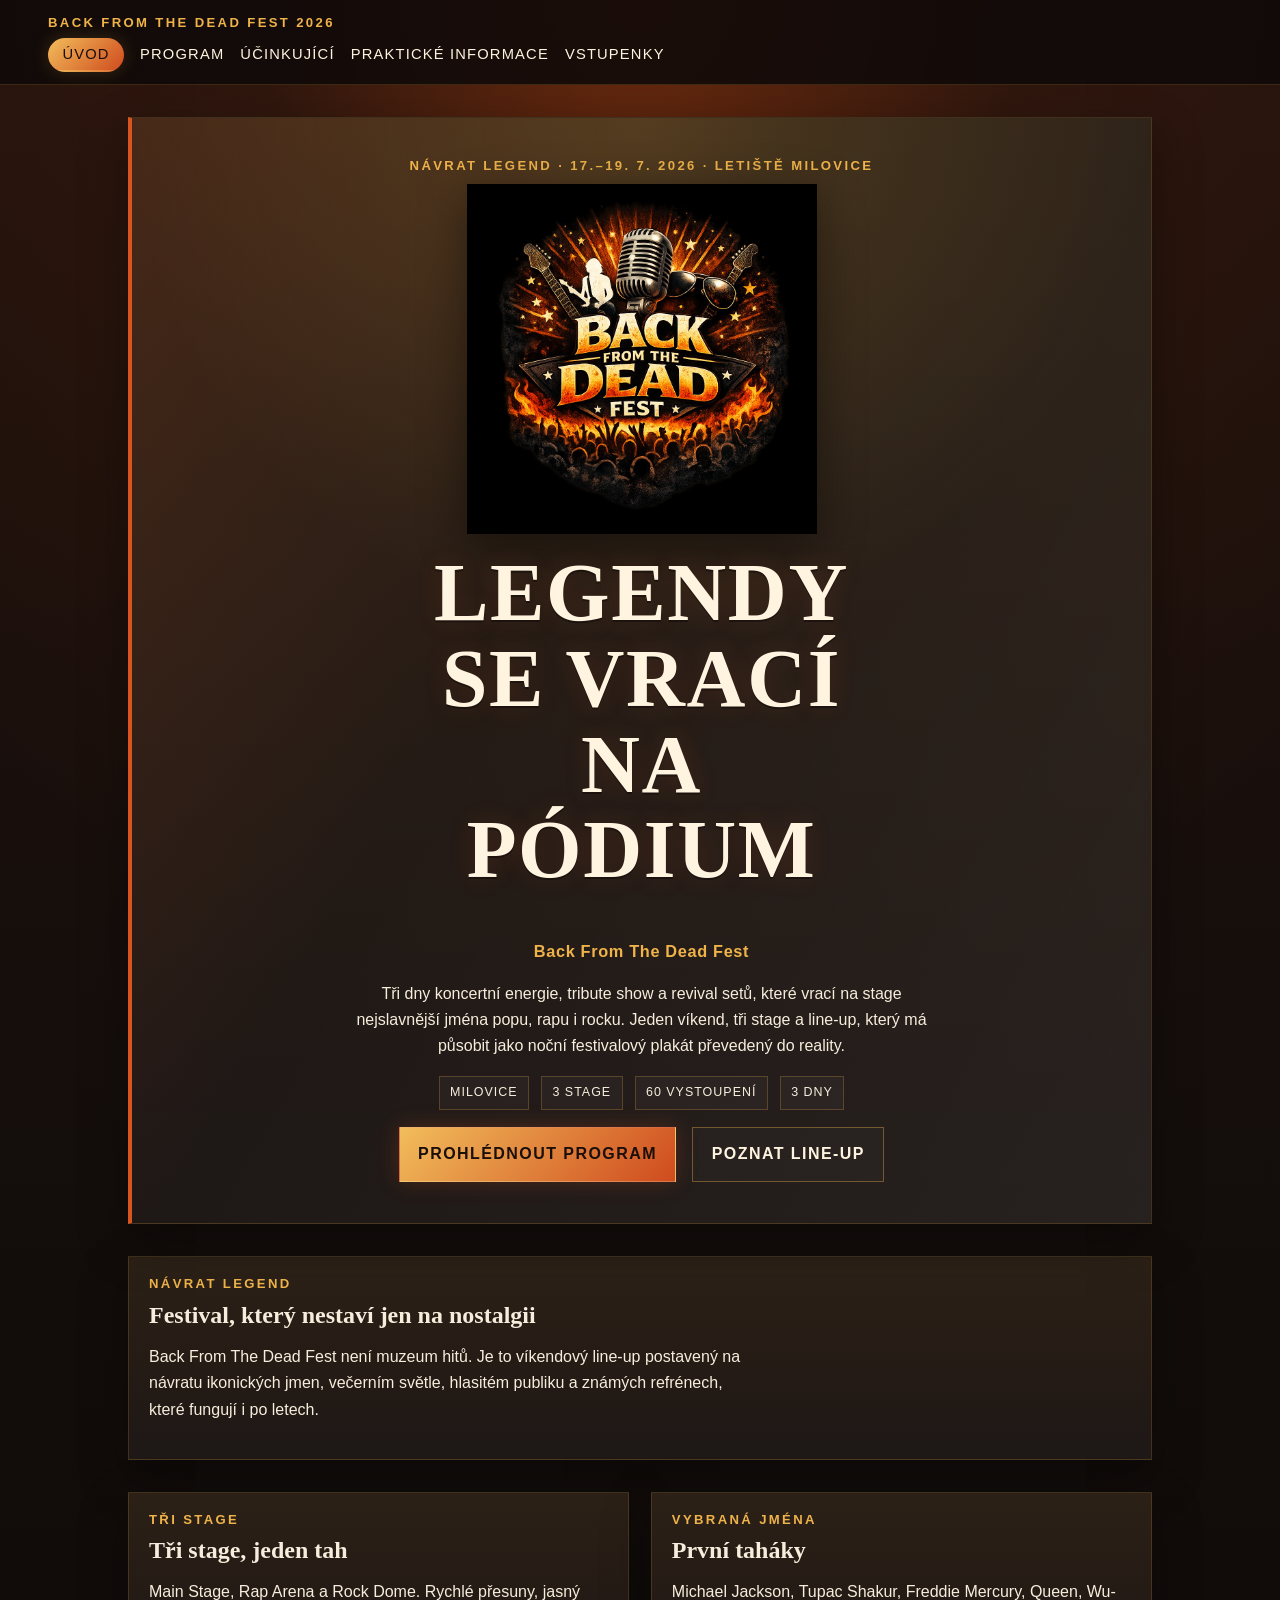
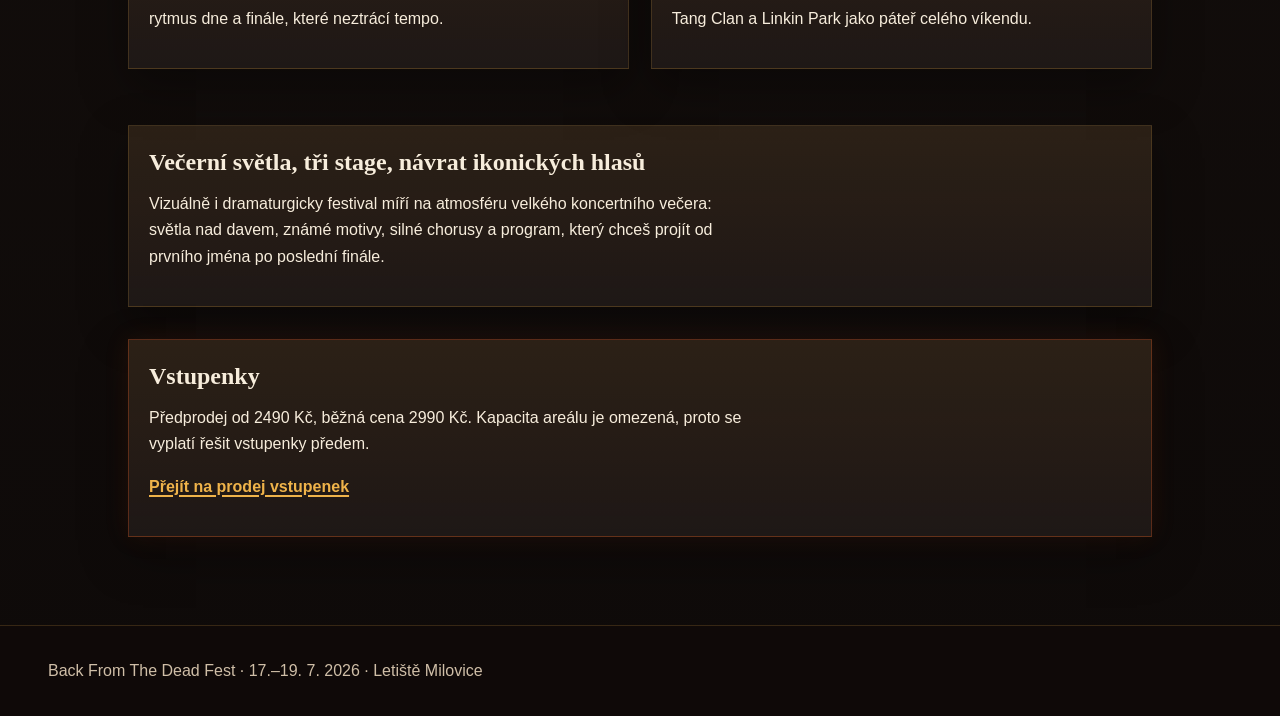
==== commit c673151f: "Added ticket purchase page and ticket purchase button in the header. Also add some small changes to " ====
--- a/web/index.html
+++ b/web/index.html
@@ -4,32 +4,66 @@
   <meta charset="utf-8">
   <meta name="viewport" content="width=device-width, initial-scale=1">
   <title>Back From The Dead Fest | Úvod</title>
-  <meta name="description" content="Back From The Dead Fest je třídenní festival tribute a revival vystoupení s programem napříč popem, rapem i rockem. 17.–19. 7. 2026, Letiště Milovice.">
+  <meta name="description" content="Back From The Dead Fest je třídenní festival tribute a revival vystoupení s programem napříč popem, rapem i rockem.">
   <meta property="og:title" content="Back From The Dead Fest | Úvod">
-  <meta property="og:description" content="Tři dny návratů legend. Pop, rap, rock. 17.–19. 7. 2026, Letiště Milovice.">
+  <meta property="og:description" content="Back From The Dead Fest je třídenní festival tribute a revival vystoupení s programem napříč popem, rapem i rockem.">
   <meta property="og:image" content="https://picsum.photos/1200/630?random=11">
   <link rel="stylesheet" href="style.css">
-  <script type="application/ld+json">{"@context":"https://schema.org","@type":"MusicFestival","name":"Back From The Dead Fest","startDate":"2026-07-17","endDate":"2026-07-19","location":{"@type":"Place","name":"Letiště Milovice","address":{"@type":"PostalAddress","addressLocality":"Milovice","addressCountry":"CZ"}},"offers":{"@type":"Offer","priceCurrency":"CZK","lowPrice":2490,"highPrice":2990}}</script>
+  <script type="application/ld+json">
+    {
+      "@context": "https://schema.org",
+      "@type": "MusicFestival",
+      "name": "Back From The Dead Fest",
+      "description": "Tři dny návratů legend na pódium v areálu letiště Milovice.",
+      "startDate": "2026-07-17",
+      "endDate": "2026-07-19",
+      "eventAttendanceMode": "https://schema.org/OfflineEventAttendanceMode",
+      "image": "https://picsum.photos/1200/630?random=17",
+      "location": {
+        "@type": "Place",
+        "name": "Letiště Milovice",
+        "address": {
+          "@type": "PostalAddress",
+          "addressLocality": "Milovice",
+          "addressCountry": "Česká republika",
+          "streetAddress": "Letiště Milovice, Česká republika"
+        }
+      },
+      "offers": {
+        "@type": "Offer",
+        "priceCurrency": "CZK",
+        "lowPrice": 2490,
+        "highPrice": 2990,
+        "url": "https://example.com/back-from-the-dead-fest/tickets"
+      }
+    }
+  </script>
 </head>
 <body>
   <header class="site-header">
-    <a class="site-brand" href="index.html">BFTD Fest</a>
+    <p class="eyebrow">Back From The Dead Fest 2026</p>
     <nav class="site-nav" aria-label="Hlavní navigace">
       <ul>
-        <li><a href="index.html" class="active">Úvod</a></li>
+        <li><a href="index.html" aria-current="page">Úvod</a></li>
         <li><a href="program.html">Program</a></li>
         <li><a href="performers.html">Účinkující</a></li>
-        <li><a href="practical.html">Praktické info</a></li>
+        <li><a href="practical.html">Praktické informace</a></li>
+        <li><a href="tickets.html">Vstupenky</a></li>
       </ul>
     </nav>
   </header>
 
   <main>
     <section class="hero">
-      <p class="hero-sub">17.–19. července 2026 · Letiště Milovice</p>
-      <img class="hero-logo" src="festival-logo.png" alt="Back From The Dead Fest">
-      <h1>Legendy se vrací</h1>
-      <p class="lead">Třídenní festival tribute a revival show, které vracejí na pódium největší jména popu, rapu i rocku. Jeden areál, tři stage, šedesát vystoupení.</p>
+      <p class="eyebrow">Návrat legend · 17.–19. 7. 2026 · Letiště Milovice</p>
+      <img class="hero-logo" src="festival-logo.png" alt="Oficiální logo festivalu Back From The Dead Fest">
+      <h1>Legendy se vrací na pódium</h1>
+      <p class="hero-tagline">Back From The Dead Fest</p>
+      <p>
+        Tři dny koncertní energie, tribute show a revival setů, které vrací na stage
+        nejslavnější jména popu, rapu i rocku. Jeden víkend, tři stage a line-up,
+        který má působit jako noční festivalový plakát převedený do reality.
+      </p>
       <ul class="hero-facts">
         <li>Milovice</li>
         <li>3 stage</li>
@@ -37,66 +71,55 @@
         <li>3 dny</li>
       </ul>
       <div class="cta-row">
-        <a class="btn btn-primary" href="program.html">Celý program</a>
-        <a class="btn btn-outline" href="performers.html">Line-up</a>
+        <a class="button" href="program.html">Prohlédnout program</a>
+        <a class="button-secondary" href="performers.html">Poznat line-up</a>
       </div>
     </section>
 
     <section>
-      <div class="grid">
-        <article class="card card-accent">
-          <span class="section-label">Main Stage</span>
-          <h2>Pop</h2>
-          <p>Michael Jackson, Prince, David Bowie, Whitney Houston, Queen. Páteční popový line-up, který otevírá víkend ve velkém stylu.</p>
-        </article>
-        <article class="card card-accent">
-          <span class="section-label">Rap Arena</span>
-          <h2>Rap</h2>
-          <p>Tupac, Notorious B.I.G., Wu-Tang Clan, DMX, Migos. Sobotní rapová show s energií, která drží areál pohromadě.</p>
-        </article>
-        <article class="card card-accent">
-          <span class="section-label">Rock Dome</span>
-          <h2>Rock</h2>
-          <p>Freddie Mercury, Nirvana, Linkin Park, Led Zeppelin, Pantera. Nedělní rockové finále, které fest uzavírá naplno.</p>
-        </article>
-      </div>
+      <article class="card card-lead">
+        <p class="eyebrow">Návrat legend</p>
+        <h2>Festival, který nestaví jen na nostalgii</h2>
+        <p>
+          Back From The Dead Fest není muzeum hitů. Je to víkendový line-up postavený na
+          návratu ikonických jmen, večerním světle, hlasitém publiku a známých refrénech,
+          které fungují i po letech.
+        </p>
+      </article>
+    </section>
+
+    <section class="grid">
+      <article class="card">
+        <p class="eyebrow">Tři stage</p>
+        <h2>Tři stage, jeden tah</h2>
+        <p>Main Stage, Rap Arena a Rock Dome. Rychlé přesuny, jasný rytmus dne a finále, které neztrácí tempo.</p>
+      </article>
+      <article class="card">
+        <p class="eyebrow">Vybraná jména</p>
+        <h2>První taháky</h2>
+        <p>Michael Jackson, Tupac Shakur, Freddie Mercury, Queen, Wu-Tang Clan a Linkin Park jako páteř celého víkendu.</p>
+      </article>
     </section>
 
     <section>
-      <span class="section-label">Proč přijet</span>
-      <h2>Jeden víkend, tři generace hudby</h2>
-      <div class="grid" style="margin-top:1.5rem">
-        <article class="card">
-          <h3>Tribute show</h3>
-          <p>30 sólových interpretů přináší poctu největším hvězdám světové hudby. Každý set je navržený jako celovečerní show.</p>
-        </article>
-        <article class="card">
-          <h3>Revival sety</h3>
-          <p>30 kapel přehrává ikonické sety skupin, jejichž originální sestava se už nepodívá na stage. Nejbližší věc k originálu.</p>
-        </article>
-        <article class="card">
-          <h3>Atmosféra areálu</h3>
-          <p>Letiště Milovice. Otevřené nebe, profesionální produkce a kapacita, která umožňuje dýchat i v momentě největšího tlaku davu.</p>
-        </article>
-      </div>
+      <article class="card">
+        <h2>Večerní světla, tři stage, návrat ikonických hlasů</h2>
+        <p>
+          Vizuálně i dramaturgicky festival míří na atmosféru velkého koncertního večera:
+          světla nad davem, známé motivy, silné chorusy a program, který chceš projít od prvního jména po poslední finále.
+        </p>
+      </article>
     </section>
 
-    <aside>
-      <span class="section-label">Vstupenky</span>
-      <h2>Předprodej 2 490 Kč · běžná cena 2 990 Kč</h2>
-      <p style="margin-top:.6rem;color:var(--muted)">Kapacita areálu je omezená. Vstupenky na všechny tři dny v jedné ceně — předprodej se vyplatí řešit co nejdřív.</p>
-      <div class="cta-row" style="justify-content:flex-start;margin-top:1.2rem">
-        <a class="btn btn-primary" href="https://example.com/back-from-the-dead-fest/tickets">Koupit vstupenky</a>
-        <a class="btn btn-outline" href="practical.html">Praktické informace</a>
-      </div>
+    <aside class="ticket-card">
+      <h2>Vstupenky</h2>
+      <p>Předprodej od 2490 Kč, běžná cena 2990 Kč. Kapacita areálu je omezená, proto se vyplatí řešit vstupenky předem.</p>
+      <p><a href="tickets.html">Přejít na prodej vstupenek</a></p>
     </aside>
   </main>
 
   <footer class="site-footer">
-    <div class="footer-inner">
-      <span>Back From The Dead Fest · 17.–19. 7. 2026 · Letiště Milovice</span>
-      <span>© 2026 BFTD Fest</span>
-    </div>
+    <p>Back From The Dead Fest · 17.–19. 7. 2026 · Letiště Milovice</p>
   </footer>
 </body>
 </html>
--- a/web/style.css
+++ b/web/style.css
@@ -1,81 +1,58 @@
-@import url('https://fonts.googleapis.com/css2?family=Bebas+Neue&family=Barlow+Condensed:wght@400;600;700&family=Barlow:wght@400;500&display=swap');
-:root{--bg:#0a0806;--panel:#110e0c;--panel2:#1a1410;--text:#f0e6d3;--muted:#9e8a75;--border:rgba(220,160,60,.15);--ember:#e04e18;--gold:#e8aa3a;--cream:#fff5e0}
-*{box-sizing:border-box;margin:0;padding:0}
+:root{
+  --bg:#120d0b;--bg2:#1e1410;--panel:#1a1311;--panel2:#251915;--text:#f7eddc;--muted:#cfbea7;--line:#5d3825;--ember:#d95520;--gold:#efb34a;--cream:#fff4df;--shadow:0 18px 44px rgba(0,0,0,.34)
+}
+*{box-sizing:border-box}
 html{scroll-behavior:smooth}
-body{font:400 16px/1.65 'Barlow',sans-serif;color:var(--text);background:#0a0806}
-a{color:var(--gold);text-underline-offset:.2em}
-h1,h2,h3{font-family:'Bebas Neue',sans-serif;line-height:1;letter-spacing:.04em}
-h1{font-size:clamp(3.5rem,10vw,7rem);color:var(--cream)}
-h2{font-size:clamp(1.8rem,4vw,2.8rem);color:var(--cream);margin-bottom:.6rem}
-h3{font-family:'Barlow Condensed',sans-serif;font-size:1.1rem;font-weight:700;letter-spacing:.06em;text-transform:uppercase;color:var(--cream);margin-bottom:.3rem}
+body{margin:0;font:16px/1.65 Arial,Helvetica,sans-serif;color:var(--text);background:radial-gradient(circle at top,#6d2a0d 0,rgba(109,42,13,.18) 16%,transparent 42%),linear-gradient(180deg,#22120d 0,#120d0b 56%,#0e0a09 100%)}
+a{color:var(--gold);text-underline-offset:.18em;text-decoration-thickness:2px}
 img{display:block;max-width:100%}
-p,li{max-width:62ch}
-/* HEADER */
-.site-header{position:sticky;top:0;z-index:99;display:flex;align-items:center;justify-content:space-between;gap:1rem;padding:.9rem clamp(1rem,4vw,3rem);background:rgba(10,8,6,.92);border-bottom:1px solid var(--border);backdrop-filter:blur(8px)}
-.site-brand{font-family:'Bebas Neue',sans-serif;font-size:1.3rem;letter-spacing:.1em;color:var(--gold);text-decoration:none;white-space:nowrap}
-.site-nav ul{list-style:none;display:flex;flex-wrap:wrap;gap:.25rem}
-.site-nav a{font-family:'Barlow Condensed',sans-serif;font-weight:600;font-size:.9rem;letter-spacing:.1em;text-transform:uppercase;color:var(--muted);text-decoration:none;padding:.4rem .7rem;border:1px solid transparent;transition:color .2s,border-color .2s}
-.site-nav a:hover,.site-nav a.active{color:var(--cream);border-color:var(--border)}
-/* MAIN */
-main{max-width:1160px;margin:0 auto;padding:0 clamp(1rem,4vw,3rem) 5rem}
-/* HERO */
-.hero{padding:5rem 0 4rem;text-align:center;border-bottom:1px solid var(--border)}
-.hero-compact{padding:3rem 0 2.5rem;text-align:left}
-.hero-logo{width:min(300px,70vw);margin:0 auto 2rem;filter:drop-shadow(0 8px 32px rgba(224,78,24,.4))}
-.hero-sub{font-family:'Barlow Condensed',sans-serif;font-weight:600;font-size:1rem;letter-spacing:.18em;text-transform:uppercase;color:var(--gold);margin-bottom:1rem}
-.hero p.lead{font-size:1.1rem;color:var(--muted);max-width:52ch;margin:1.2rem auto 0}
-.hero-compact p.lead{margin-left:0}
-.hero-facts{display:flex;flex-wrap:wrap;justify-content:center;gap:.6rem;list-style:none;margin:2rem 0}
-.hero-facts li{font-family:'Barlow Condensed',sans-serif;font-weight:600;letter-spacing:.12em;text-transform:uppercase;font-size:.82rem;padding:.4rem .9rem;border:1px solid var(--border);color:var(--muted)}
-.cta-row{display:flex;flex-wrap:wrap;justify-content:center;gap:1rem;margin-top:2rem}
-/* BUTTONS */
-.btn{font-family:'Barlow Condensed',sans-serif;font-weight:700;letter-spacing:.12em;text-transform:uppercase;text-decoration:none;padding:.75rem 1.6rem;border:2px solid;display:inline-block;transition:all .2s;font-size:.95rem}
-.btn-primary{background:var(--ember);color:#fff;border-color:var(--ember)}
-.btn-primary:hover{background:transparent;color:var(--ember)}
-.btn-outline{background:transparent;color:var(--cream);border-color:rgba(240,230,211,.3)}
-.btn-outline:hover{border-color:var(--gold);color:var(--gold)}
-/* SECTIONS & CARDS */
-section{margin:3rem 0}
-.section-label{font-family:'Barlow Condensed',sans-serif;font-weight:600;font-size:.78rem;letter-spacing:.2em;text-transform:uppercase;color:var(--gold);display:block;margin-bottom:.5rem}
-.grid{display:grid;grid-template-columns:repeat(auto-fit,minmax(260px,1fr));gap:1.5rem}
-.grid-3{grid-template-columns:repeat(auto-fit,minmax(200px,1fr))}
-.card{background:var(--panel);border:1px solid var(--border);padding:1.5rem;transition:border-color .2s}
-.card:hover{border-color:rgba(220,160,60,.35)}
-.card-accent{border-left:3px solid var(--ember)}
-.card ul{list-style:none;margin-top:.8rem}
-.card li{padding:.45rem 0;border-bottom:1px solid rgba(255,255,255,.06);font-size:.95rem}
-.card li:last-child{border-bottom:none}
-/* SCHEDULE */
-.schedule-list{list-style:none}
-.schedule-list li+li{margin-top:.75rem}
-.sched-row{display:grid;grid-template-columns:4.5rem 1fr;gap:.75rem;align-items:start}
-.sched-time{font-family:'Bebas Neue',sans-serif;font-size:1.4rem;color:var(--gold);line-height:1}
-/* TICKETS / ASIDE */
-aside{background:var(--panel2);border:1px solid rgba(224,78,24,.25);padding:1.5rem 2rem;margin:3rem 0;box-shadow:0 0 40px rgba(224,78,24,.06)}
-aside h2{margin-bottom:.5rem}
-/* TAG */
-.tag{font-family:'Barlow Condensed',sans-serif;font-size:.75rem;font-weight:600;letter-spacing:.1em;text-transform:uppercase;padding:.2rem .6rem;border:1px solid var(--border);color:var(--muted);white-space:nowrap}
-/* FOOTER */
-.site-footer{padding:2rem clamp(1rem,4vw,3rem);border-top:1px solid var(--border);color:var(--muted);font-family:'Barlow Condensed',sans-serif;font-size:.9rem;letter-spacing:.06em}
-.footer-inner{max-width:1160px;margin:0 auto;display:flex;justify-content:space-between;flex-wrap:wrap;gap:.5rem}
-/* PERFORMERS */
-.performer-list{list-style:none}
-.performer-list li{display:flex;align-items:baseline;gap:.75rem;padding:.5rem 0;border-bottom:1px solid rgba(255,255,255,.06)}
-.performer-list a{font-family:'Barlow Condensed',sans-serif;font-weight:600;font-size:1.05rem;color:var(--cream);text-decoration:none;letter-spacing:.04em}
-.performer-list a:hover{color:var(--gold)}
-/* STAT LIST */
-.stat-list{list-style:none}
-.stat-list li{padding:.5rem 0;border-bottom:1px solid rgba(255,255,255,.07);display:flex;gap:.5rem}
-.stat-label{color:var(--muted);font-size:.88rem;min-width:10ch}
-/* DAY HEADER */
-.day-header{display:flex;align-items:baseline;gap:1.5rem;margin-bottom:1.5rem;padding-bottom:1rem;border-bottom:2px solid var(--ember)}
-.day-header h2{margin:0}
-.day-header .day-date{color:var(--muted);font-family:'Barlow Condensed',sans-serif;font-size:1.1rem;letter-spacing:.06em}
-/* QUICK NAV */
-.quick-nav{display:flex;flex-wrap:wrap;gap:.75rem;margin:2rem 0}
-@media(max-width:680px){
-  .site-header{flex-direction:column;align-items:flex-start}
-  .hero{padding:3rem 0 2rem}
-  .sched-row{grid-template-columns:3.5rem 1fr}
-  .footer-inner{flex-direction:column}
+h1,h2,h3{margin:.15em 0 .55em;line-height:1.05;font-family:Georgia,"Times New Roman",serif}
+.site-header,.site-footer{padding:1rem min(5vw,3rem);background:rgba(15,10,9,.88);border-bottom:1px solid rgba(239,179,74,.18)}
+.site-footer{border-top:1px solid rgba(239,179,74,.18);border-bottom:0;color:var(--muted)}
+.site-nav ul,.inline-list,.stat-list{list-style:none;margin:0;padding:0}
+.site-nav ul,.inline-list,.cta-row{display:flex;flex-wrap:wrap;gap:1rem}
+.site-nav a{color:var(--cream);text-decoration:none;padding:.2rem 0;border-bottom:2px solid transparent;text-transform:uppercase;letter-spacing:.08em;font-size:.92rem}
+.site-nav a:hover,.site-nav a:focus{color:var(--gold);border-color:var(--ember)}
+.site-nav a[aria-current="page"]{background:linear-gradient(135deg,#f2bd5b,#cf4b1e);color:#1a0f0b;border-radius:999px;padding:.5rem .9rem;border-color:transparent;box-shadow:0 0 18px rgba(239,179,74,.18)}
+main{max-width:1120px;margin:0 auto;padding:2rem min(5vw,3rem) 4rem}
+.hero,.card,aside{background:linear-gradient(180deg,rgba(255,184,78,.08),rgba(255,255,255,.02)),var(--panel);border:1px solid rgba(239,179,74,.16);box-shadow:var(--shadow)}
+.hero{position:relative;padding:2.6rem;margin-bottom:2rem;border-left:4px solid var(--ember);overflow:hidden;text-align:center}
+.hero::before{content:"";position:absolute;inset:0;background:radial-gradient(circle at 50% 0,rgba(239,179,74,.18),transparent 42%),linear-gradient(120deg,rgba(217,85,32,.16),transparent 40%,rgba(255,255,255,.04) 100%);pointer-events:none}
+.hero>*{position:relative}
+.hero h1{max-width:11ch;margin-inline:auto;font-size:clamp(2.7rem,7vw,5.1rem);text-transform:uppercase;letter-spacing:.02em;color:var(--cream);text-shadow:0 2px 0 rgba(0,0,0,.35),0 0 26px rgba(217,85,32,.16)}
+.hero-logo{width:min(350px,78vw);margin:0 auto 1rem;filter:drop-shadow(0 12px 24px rgba(0,0,0,.45))}
+.hero-tagline{max-width:32rem;margin:.15rem auto 1rem;color:var(--gold);font-weight:700;font-size:1.02rem;letter-spacing:.04em}
+.hero p{margin-inline:auto}
+.hero-compact{text-align:left;padding:1.8rem 2rem}
+.hero-compact h1{max-width:9ch;margin-inline:0;font-size:clamp(2.3rem,5vw,3.9rem)}
+.hero-compact p{max-width:46rem;margin-inline:0}
+.hero-facts{display:flex;flex-wrap:wrap;justify-content:center;gap:.75rem;list-style:none;padding:0;margin:1rem 0 1.1rem}
+.hero-facts li{padding:.35rem .65rem;border:1px solid rgba(239,179,74,.24);background:rgba(255,255,255,.03);text-transform:uppercase;letter-spacing:.08em;font-size:.78rem}
+.eyebrow{margin:0 0 .75rem;color:var(--gold);font:700 .82rem/1 Arial,Helvetica,sans-serif;letter-spacing:.18em;text-transform:uppercase}
+.grid{display:grid;grid-template-columns:repeat(auto-fit,minmax(240px,1fr));gap:1.35rem}
+.card,aside{padding:1.25rem;margin-bottom:1.5rem}
+.card-lead{grid-column:span 2}
+.card:hover,aside:hover{background:var(--panel2);border-color:rgba(239,179,74,.28);transform:translateY(-2px)}
+.ticket-card{border-color:rgba(217,85,32,.32);box-shadow:0 0 24px rgba(217,85,32,.1),var(--shadow)}
+.ticket-card a{font-weight:700}
+.button,.button-secondary{display:inline-block;padding:.82rem 1.15rem;text-decoration:none;text-transform:uppercase;letter-spacing:.09em;font-weight:700}
+.cta-row{justify-content:center}
+.button{background:linear-gradient(135deg,#f2bd5b,#cf4b1e);color:#1a0f0b;border:1px solid rgba(255,255,255,.15);box-shadow:0 0 22px rgba(217,85,32,.24)}
+.button-secondary{background:rgba(255,255,255,.02);color:var(--cream);border:1px solid rgba(239,179,74,.38)}
+.button:hover,.button-secondary:hover{color:#fff8ec;border-color:var(--gold);box-shadow:0 0 18px rgba(239,179,74,.18)}
+.schedule-list{list-style:none;padding:0;margin:0}
+.schedule-list li{margin-bottom:.9rem}
+.schedule-item{display:grid;grid-template-columns:5.2rem 1fr;gap:1rem;align-items:start}
+.schedule-time{margin:0;font:700 1.3rem/1 Arial,Helvetica,sans-serif;color:var(--cream)}
+.schedule-item h3{margin-bottom:.35rem}
+.stat-list li{padding:.55rem 0;border-bottom:1px solid rgba(255,255,255,.08)}
+section{margin-bottom:2rem}
+address{font-style:normal;color:var(--muted)}
+p,li{max-width:68ch}
+@media (max-width:700px){
+  .site-nav ul,.inline-list,.cta-row{flex-direction:column;gap:.7rem}
+  main{padding-top:1.4rem}
+  .hero{padding:1.5rem}
+   .hero-compact{padding:1.4rem}
+   .schedule-item{grid-template-columns:1fr;gap:.5rem}
 }
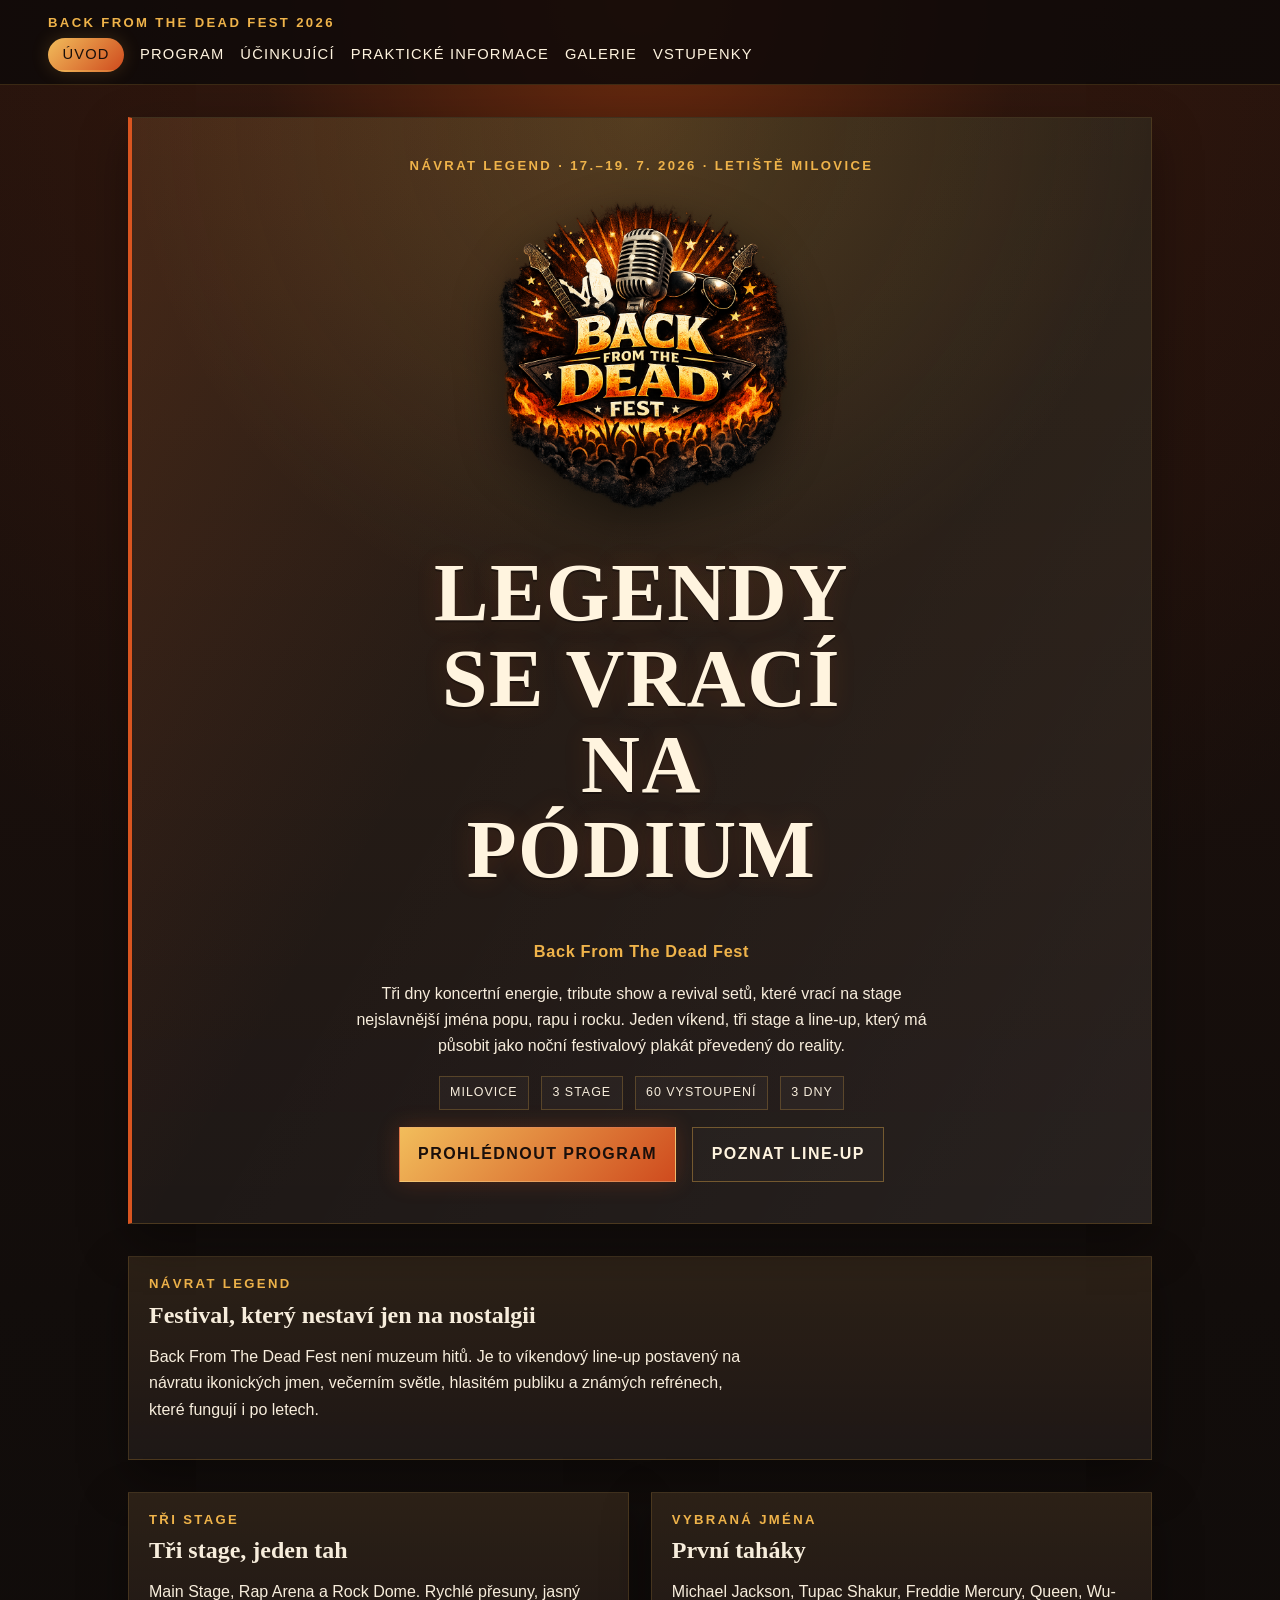
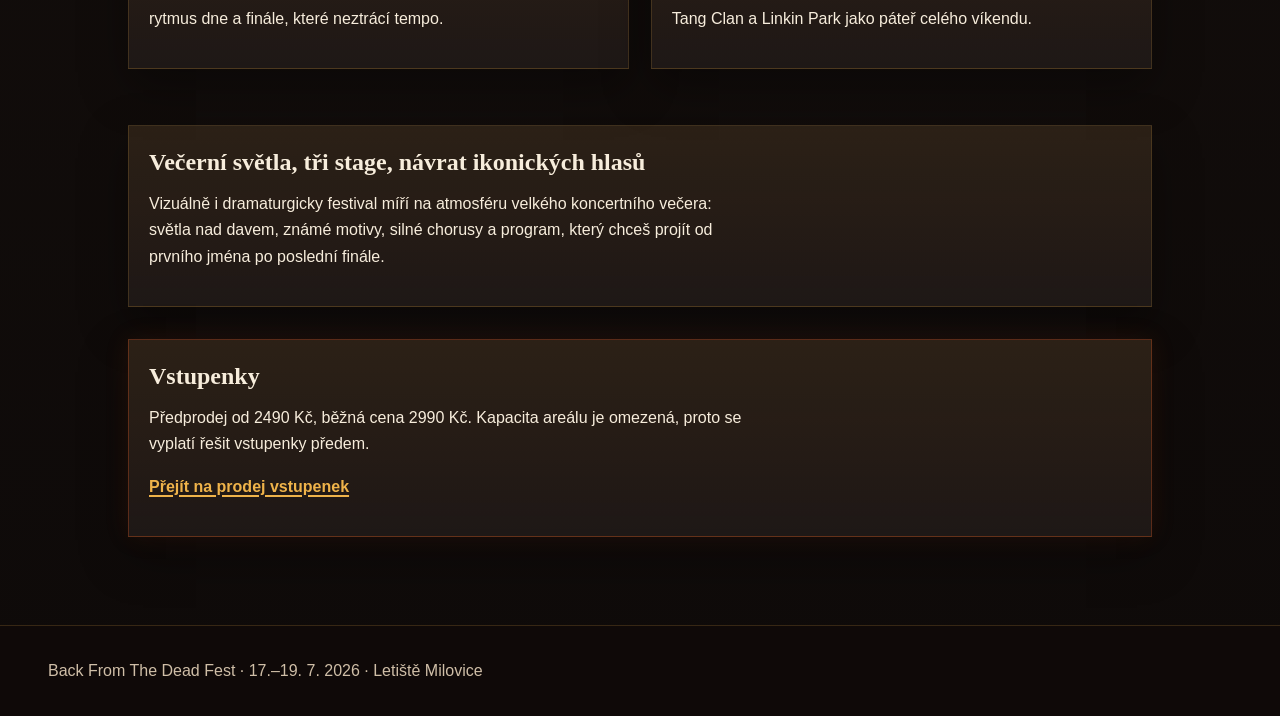
==== commit 87453cf4: "Přidána galerie s fotkami" ====
--- a/web/index.html
+++ b/web/index.html
@@ -48,6 +48,7 @@
         <li><a href="program.html">Program</a></li>
         <li><a href="performers.html">Účinkující</a></li>
         <li><a href="practical.html">Praktické informace</a></li>
+        <li><a href="gallery.html">Galerie</a></li>
         <li><a href="tickets.html">Vstupenky</a></li>
       </ul>
     </nav>
@@ -56,7 +57,7 @@
   <main>
     <section class="hero">
       <p class="eyebrow">Návrat legend · 17.–19. 7. 2026 · Letiště Milovice</p>
-      <img class="hero-logo" src="festival-logo.png" alt="Oficiální logo festivalu Back From The Dead Fest">
+      <img class="hero-logo" src="images/festival-logo.png" alt="Oficiální logo festivalu Back From The Dead Fest">
       <h1>Legendy se vrací na pódium</h1>
       <p class="hero-tagline">Back From The Dead Fest</p>
       <p>
--- a/web/style.css
+++ b/web/style.css
@@ -49,6 +49,9 @@
 section{margin-bottom:2rem}
 address{font-style:normal;color:var(--muted)}
 p,li{max-width:68ch}
+.gallery-grid{display:grid;grid-template-columns:repeat(3,1fr);gap:1rem;margin-bottom:2rem}
+.gallery-grid img{border-radius:4px;border:1px solid rgba(239,179,74,.16);box-shadow:var(--shadow);transition:transform 0.2s;object-fit:cover;height:200px;width:100%}
+.gallery-grid img:hover{transform:scale(1.05)}
 @media (max-width:700px){
   .site-nav ul,.inline-list,.cta-row{flex-direction:column;gap:.7rem}
   main{padding-top:1.4rem}
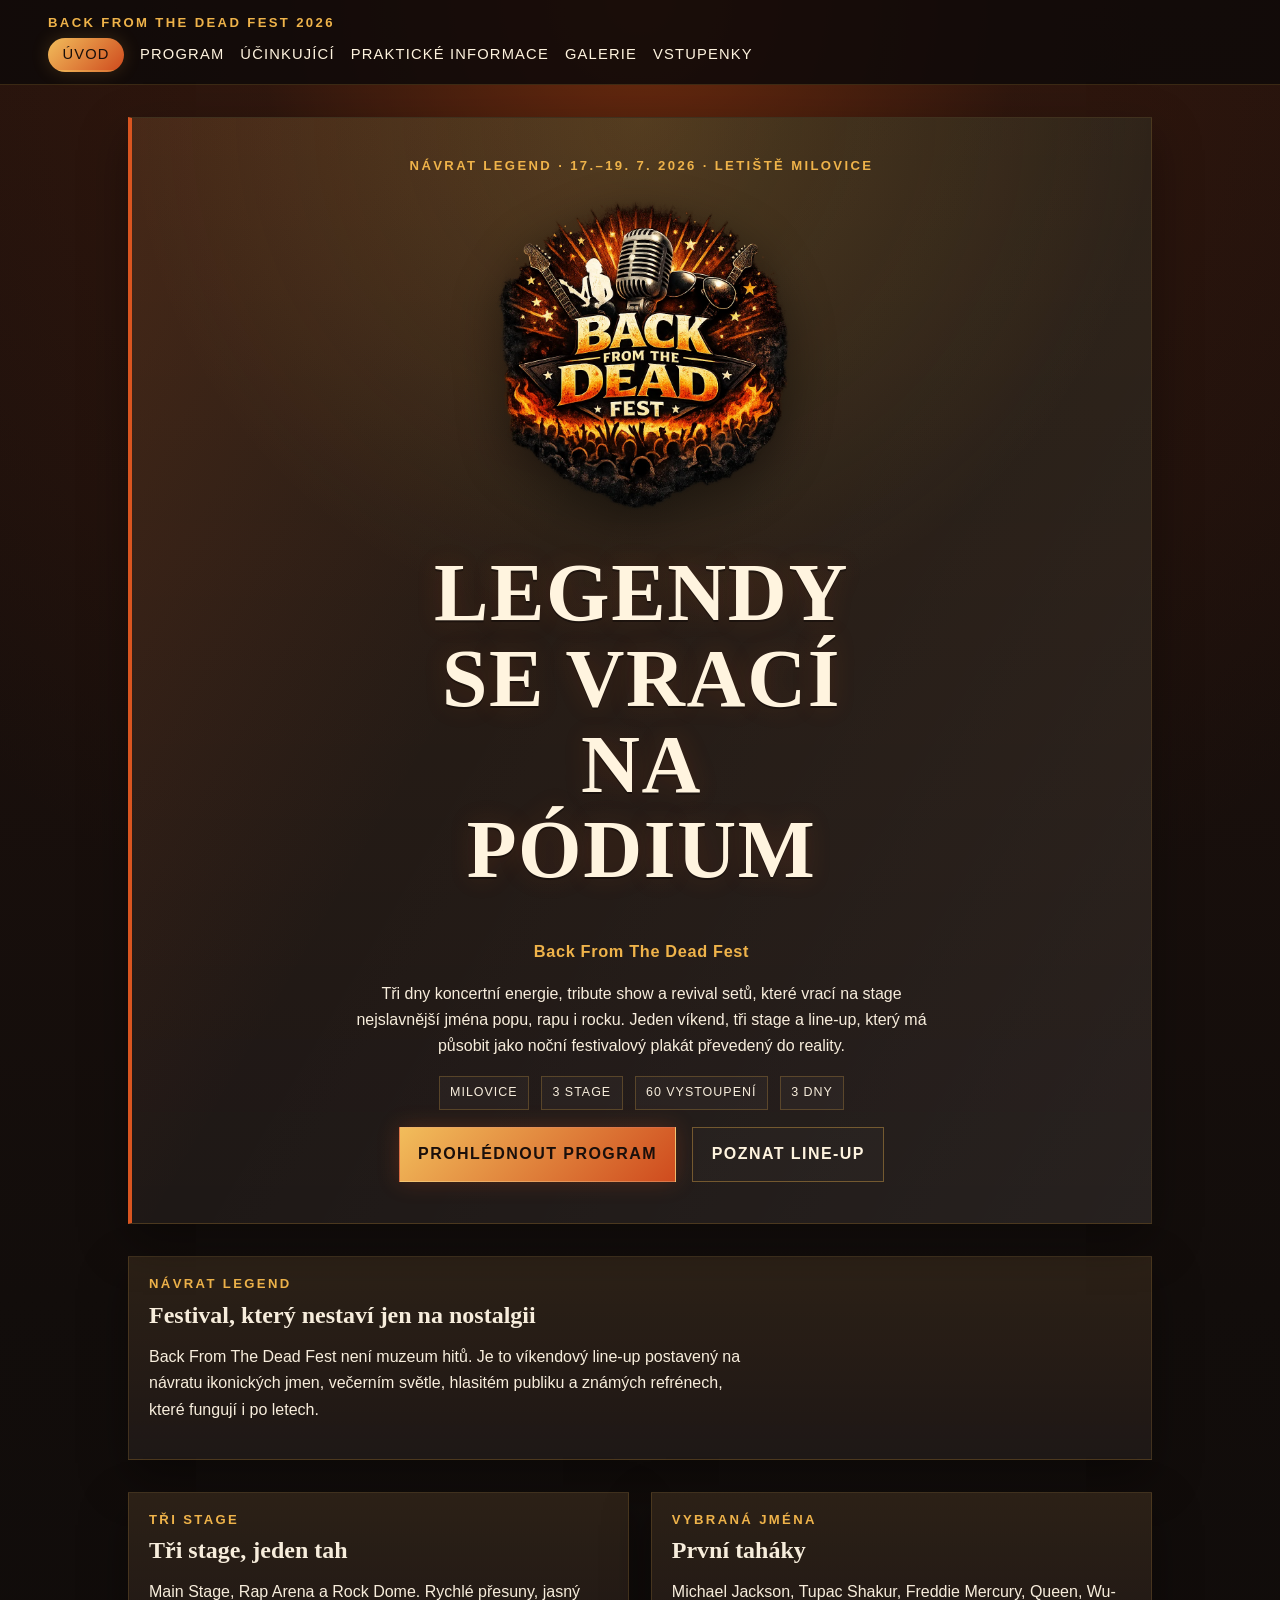
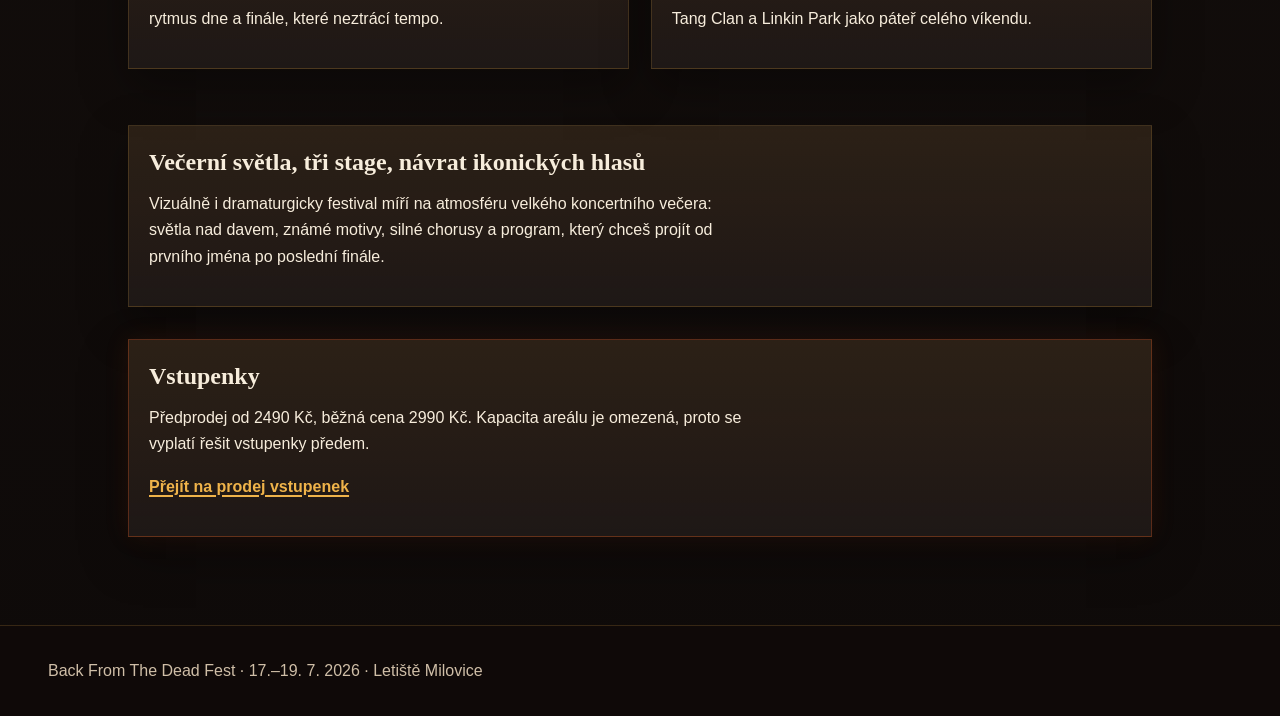
==== commit 2b33c125: "Replace festival logo image with a new format and remove the old PNG file" ====
--- a/web/index.html
+++ b/web/index.html
@@ -57,7 +57,7 @@
   <main>
     <section class="hero">
       <p class="eyebrow">Návrat legend · 17.–19. 7. 2026 · Letiště Milovice</p>
-      <img class="hero-logo" src="images/festival-logo.png" alt="Oficiální logo festivalu Back From The Dead Fest">
+      <img class="hero-logo" src="festival-logo.webp" alt="Oficiální logo festivalu Back From The Dead Fest">
       <h1>Legendy se vrací na pódium</h1>
       <p class="hero-tagline">Back From The Dead Fest</p>
       <p>
--- a/web/style.css
+++ b/web/style.css
@@ -49,9 +49,12 @@
 section{margin-bottom:2rem}
 address{font-style:normal;color:var(--muted)}
 p,li{max-width:68ch}
-.gallery-grid{display:grid;grid-template-columns:repeat(3,1fr);gap:1rem;margin-bottom:2rem}
-.gallery-grid img{border-radius:4px;border:1px solid rgba(239,179,74,.16);box-shadow:var(--shadow);transition:transform 0.2s;object-fit:cover;height:200px;width:100%}
-.gallery-grid img:hover{transform:scale(1.05)}
+.gallery-grid{display:grid;grid-template-columns:repeat(3,1fr);gap:1.25rem;margin-bottom:2rem}
+.gallery-grid img{width:100%;aspect-ratio:1/1;border-radius:4px;border:1px solid rgba(239,179,74,.16);box-shadow:var(--shadow);transition:transform .2s ease, filter .2s ease;object-fit:cover}
+.gallery-grid img:hover{transform:scale(1.03);filter:brightness(1.02)}
+@media (max-width:900px){
+  .gallery-grid{grid-template-columns:repeat(2,1fr)}
+}
 @media (max-width:700px){
   .site-nav ul,.inline-list,.cta-row{flex-direction:column;gap:.7rem}
   main{padding-top:1.4rem}
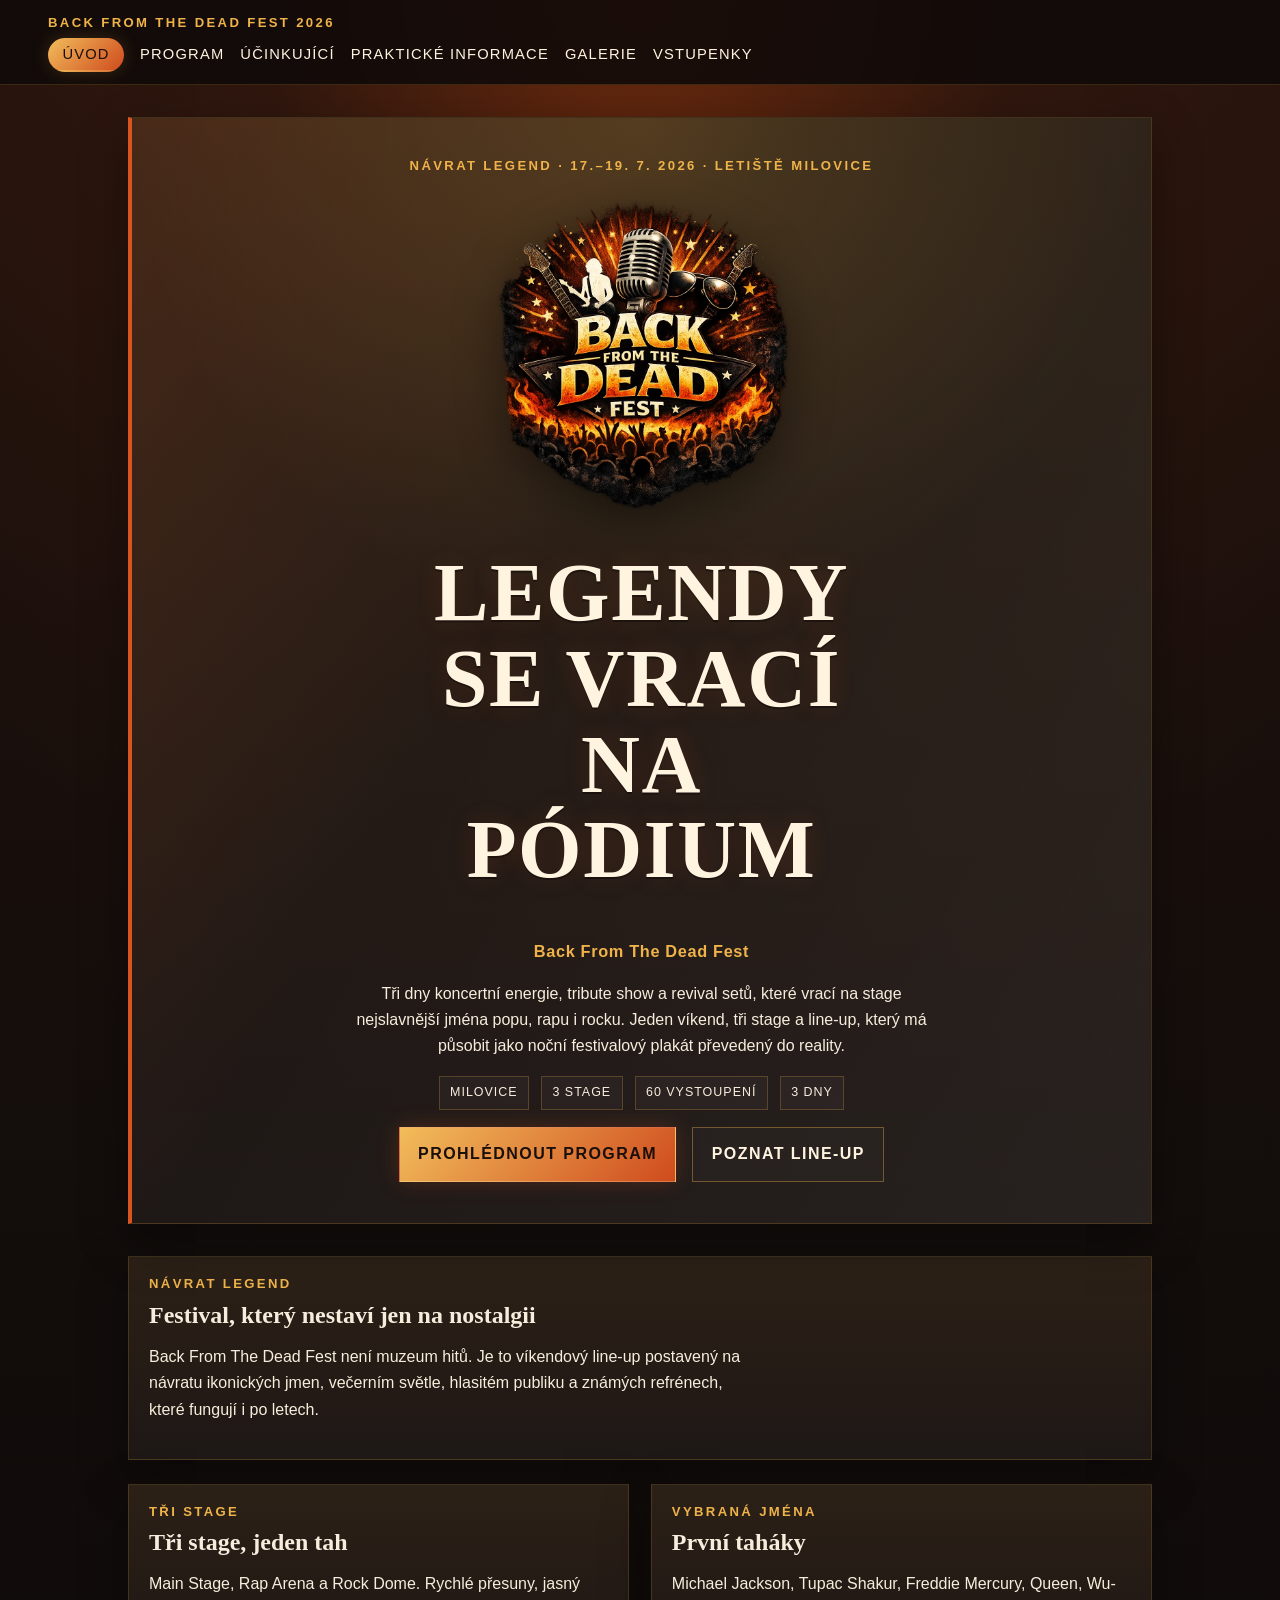
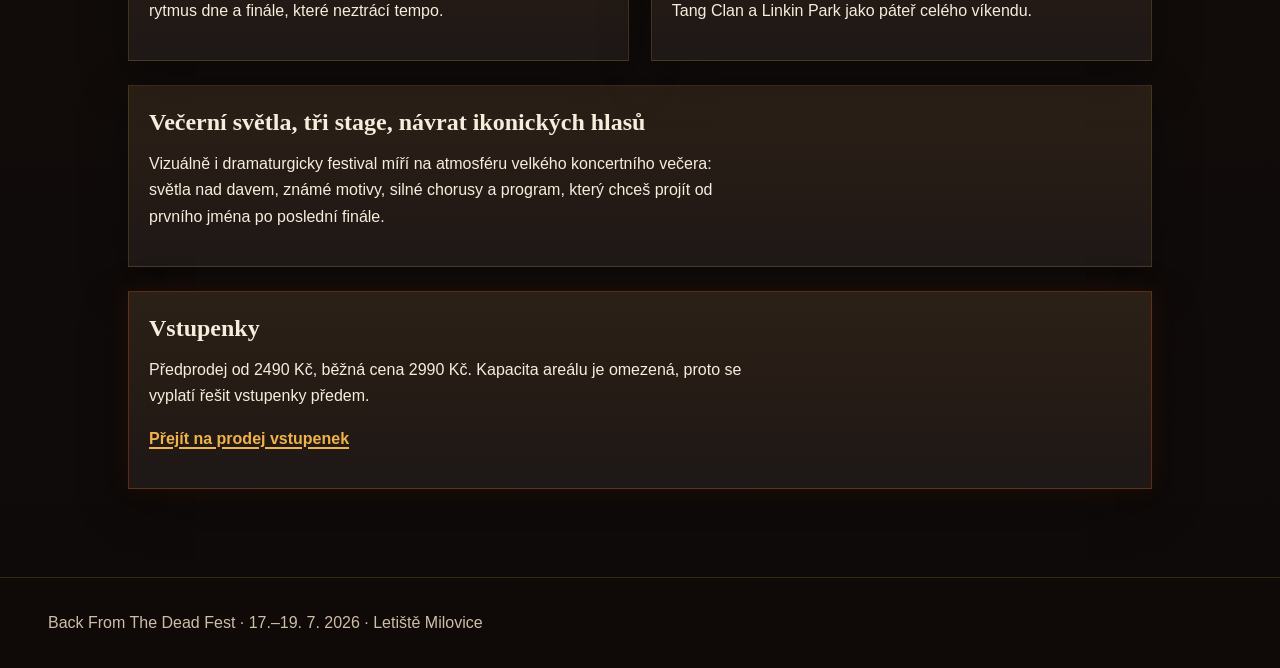
==== commit 8dd8717b: "Add initial festival specification and configuration files - Created `specification.md` detailing th" ====
--- a/web/index.html
+++ b/web/index.html
@@ -77,7 +77,7 @@
       </div>
     </section>
 
-    <section>
+    <div>
       <article class="card card-lead">
         <p class="eyebrow">Návrat legend</p>
         <h2>Festival, který nestaví jen na nostalgii</h2>
@@ -87,9 +87,9 @@
           které fungují i po letech.
         </p>
       </article>
-    </section>
+    </div>
 
-    <section class="grid">
+    <div class="grid">
       <article class="card">
         <p class="eyebrow">Tři stage</p>
         <h2>Tři stage, jeden tah</h2>
@@ -100,9 +100,9 @@
         <h2>První taháky</h2>
         <p>Michael Jackson, Tupac Shakur, Freddie Mercury, Queen, Wu-Tang Clan a Linkin Park jako páteř celého víkendu.</p>
       </article>
-    </section>
+    </div>
 
-    <section>
+    <div>
       <article class="card">
         <h2>Večerní světla, tři stage, návrat ikonických hlasů</h2>
         <p>
@@ -110,7 +110,7 @@
           světla nad davem, známé motivy, silné chorusy a program, který chceš projít od prvního jména po poslední finále.
         </p>
       </article>
-    </section>
+    </div>
 
     <aside class="ticket-card">
       <h2>Vstupenky</h2>
